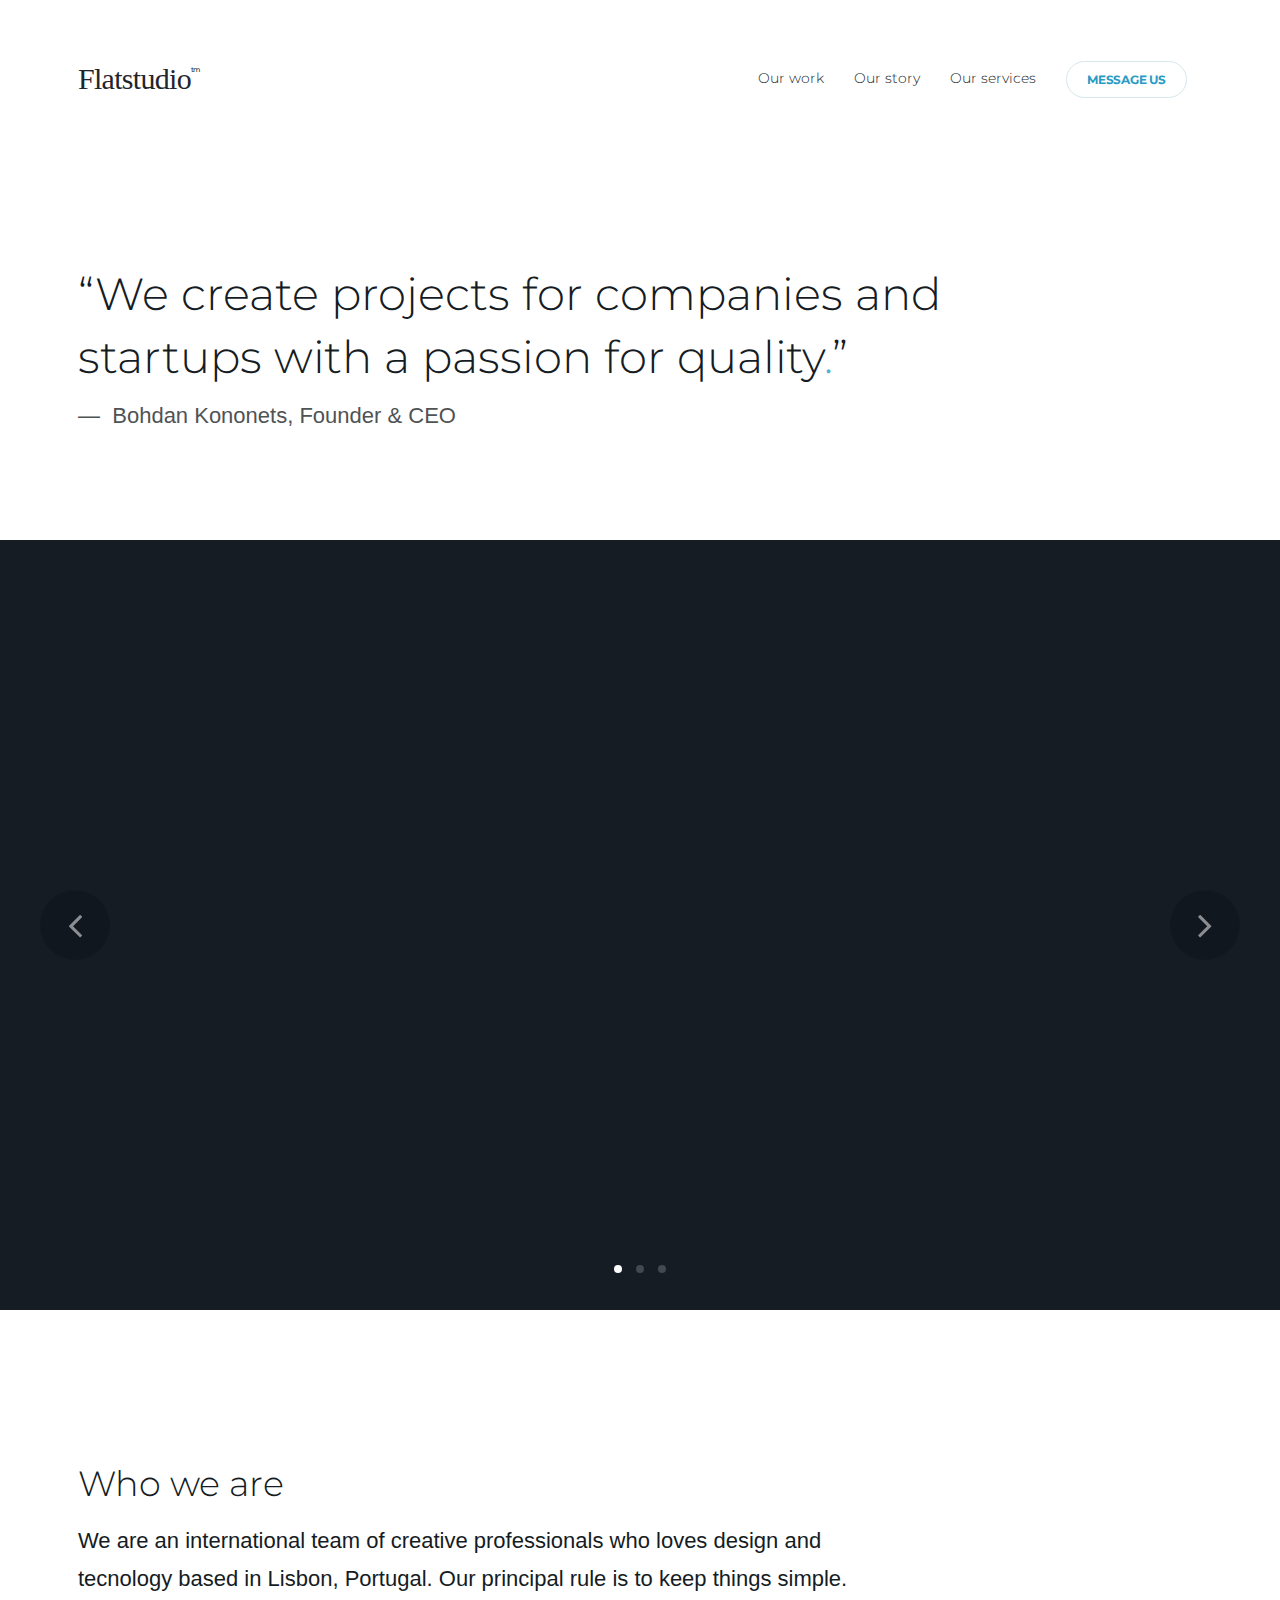
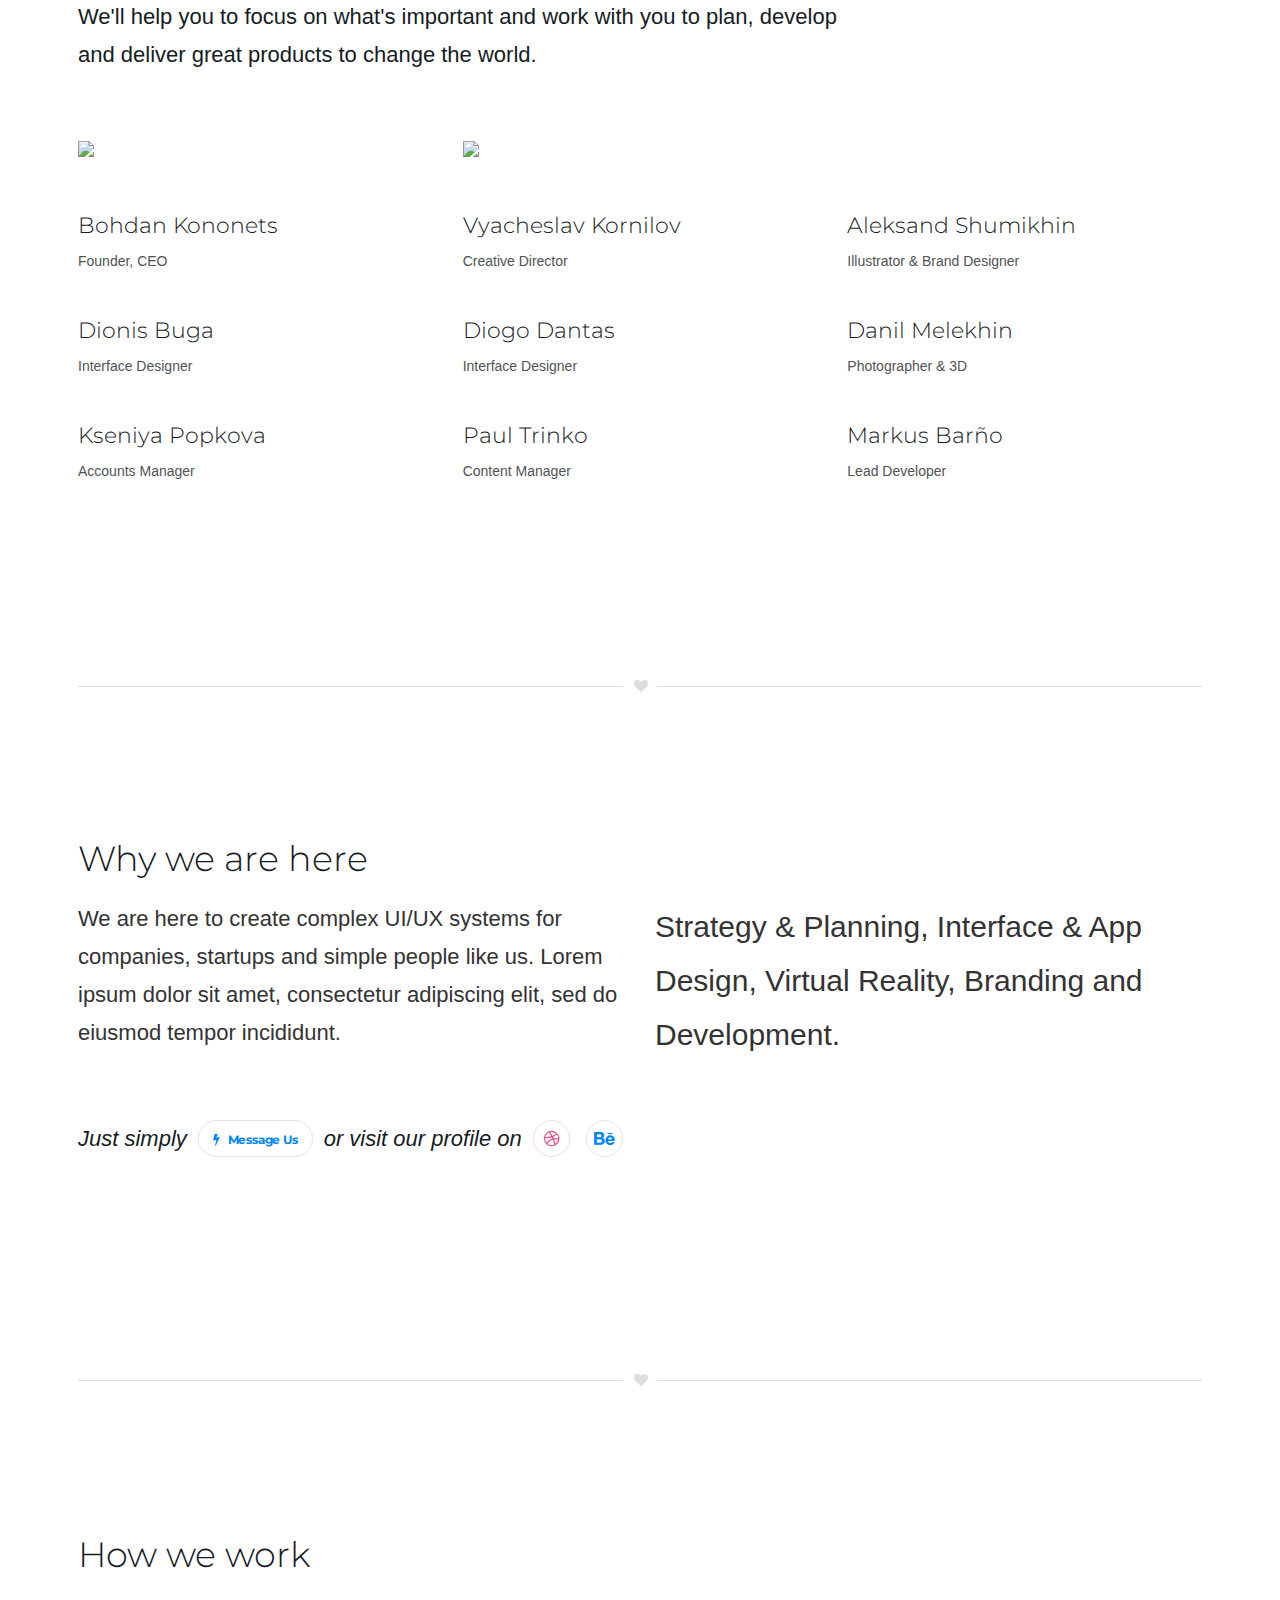
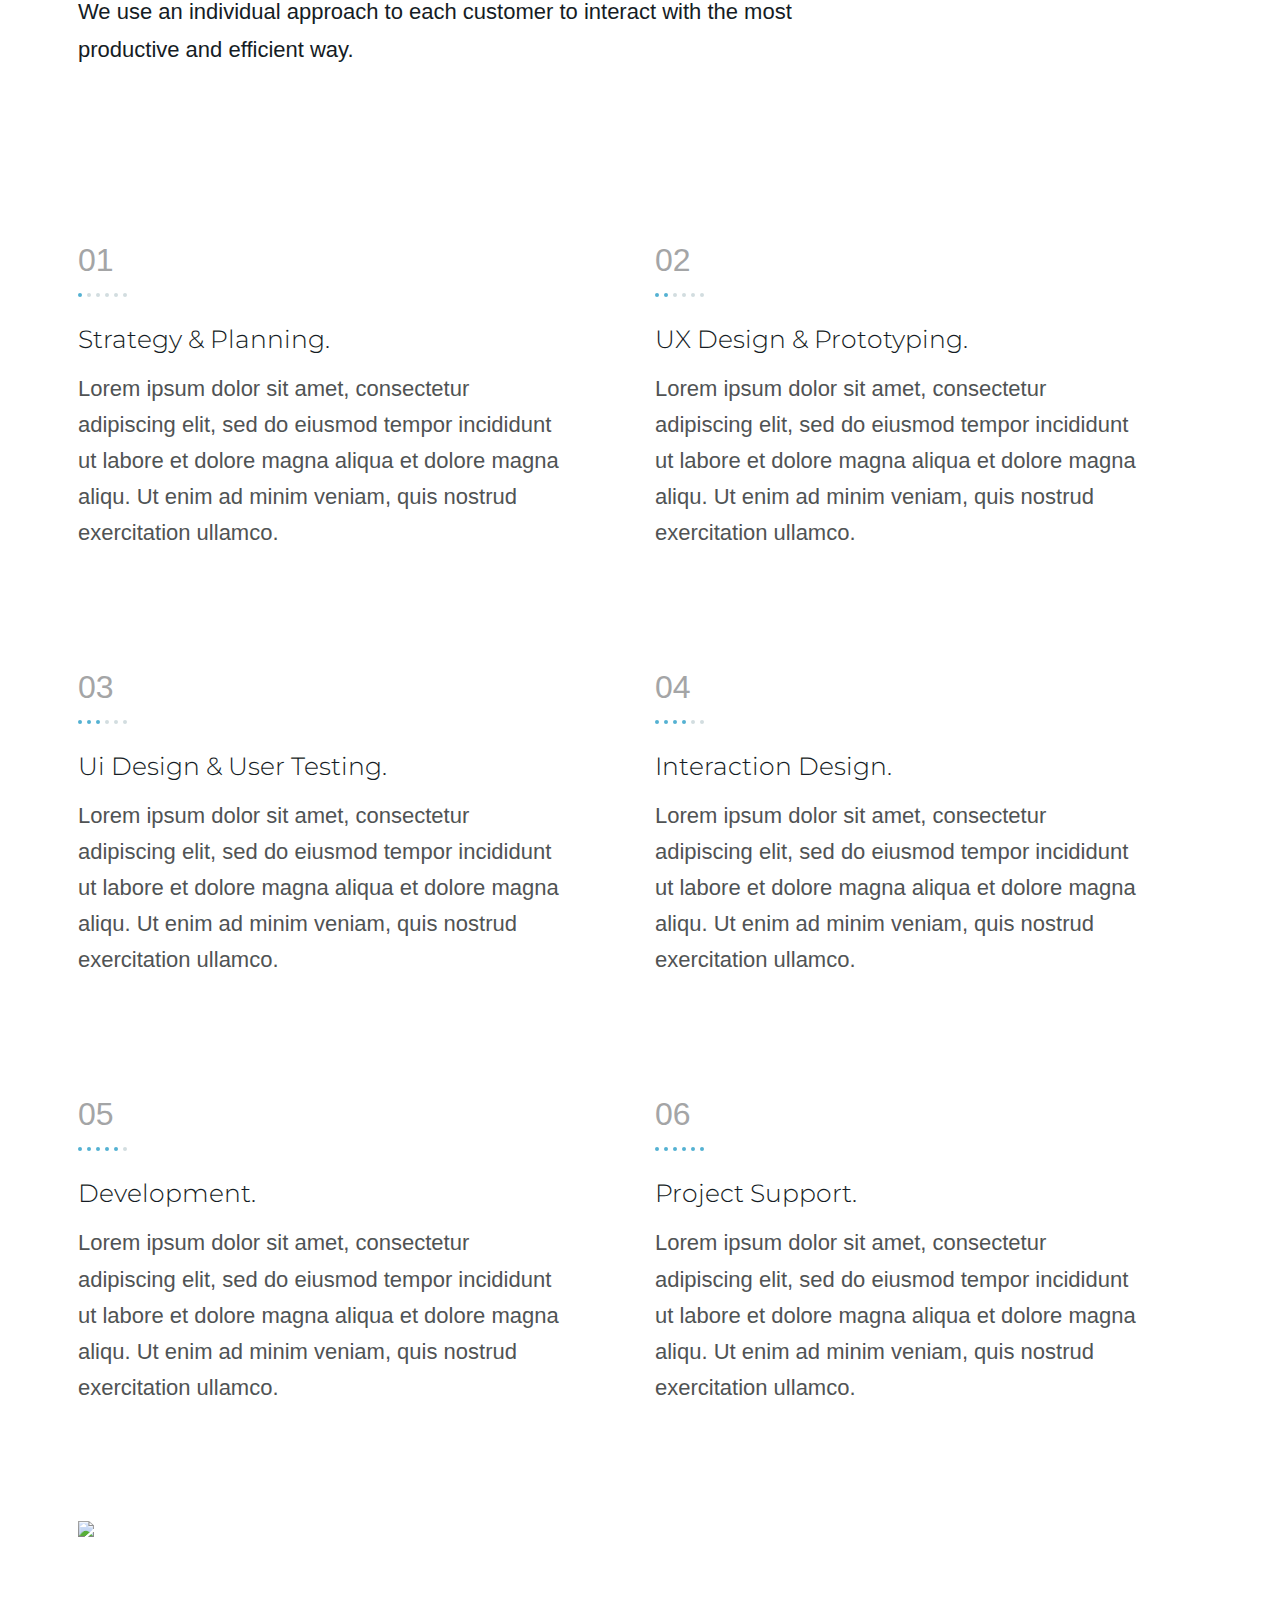
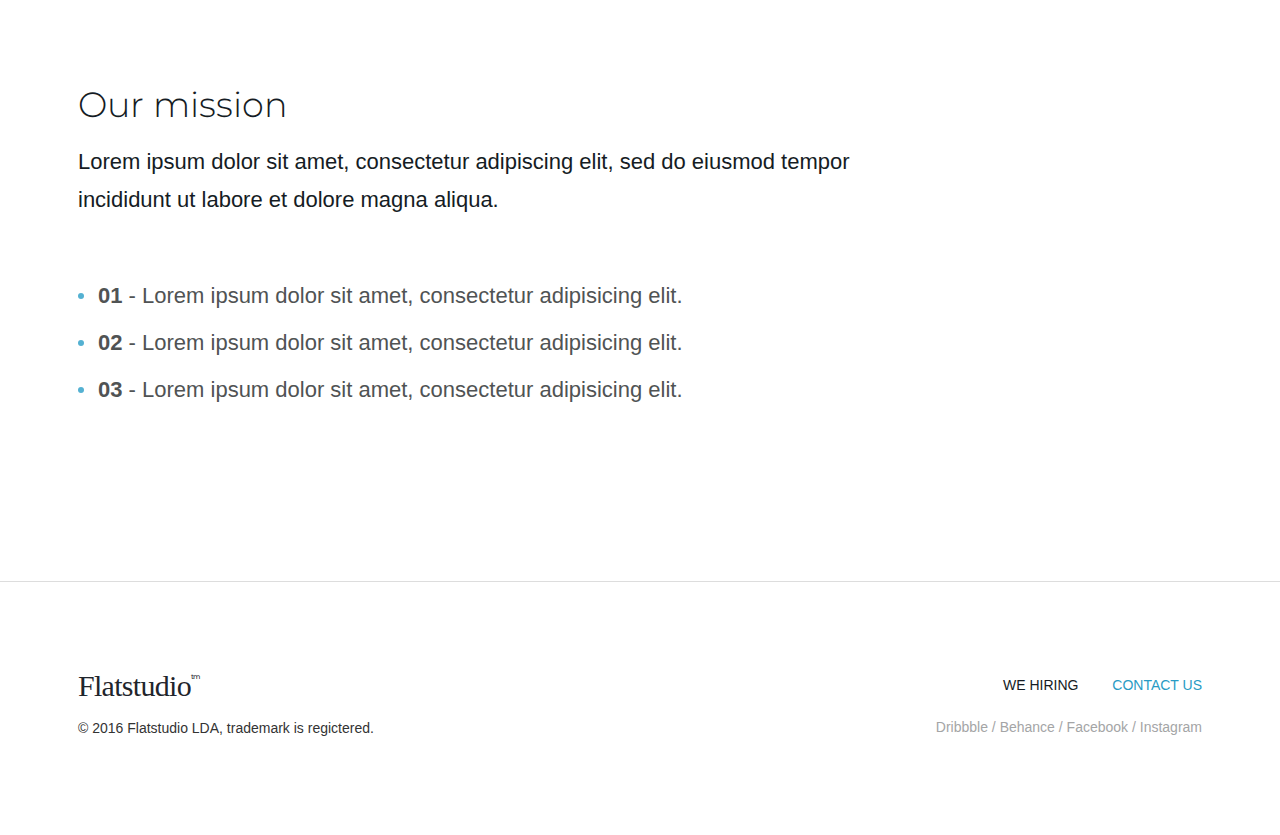
==== index.html @ a778ecf2 "Mobile style" ====
<!DOCTYPE html>
<html lang="en">
<head>
  <meta charset="UTF-8">
  <meta name="viewport" content="width=device-width, initial-scale=1.0">
  <meta http-equiv="X-UA-Compatible" content="ie=edge">
  <link href="https://fonts.googleapis.com/css?family=Montserrat:400,700" rel="stylesheet">
  <link href="https://fonts.googleapis.com/css?family=Open+Sans:300,400,600" rel="stylesheet">
  <link href="https://cdnjs.cloudflare.com/ajax/libs/font-awesome/4.7.0/css/font-awesome.min.css" rel="stylesheet">
  <link rel="stylesheet" href="https://maxcdn.bootstrapcdn.com/bootstrap/3.3.7/css/bootstrap.min.css">
  <link rel="stylesheet" href="./css/style.css" media="screen" title="no title">
  <title>Document</title>
</head>
<body>
  <div class="main-wrap">
    <section class="head">
      <div class="wrap">
        <header>
          <nav class="navbar navbar-default">
            <div class="container-fluid">
              <!-- Brand and toggle get grouped for better mobile display -->
              <div class="navbar-header">
                <button type="button" class="navbar-toggle collapsed" data-toggle="collapse" data-target="#bs-example-navbar-collapse-1" aria-expanded="false">
                  <span class="sr-only">Toggle navigation</span>
                  <span class="icon-bar"></span>
                  <span class="icon-bar"></span>
                  <span class="icon-bar"></span>
                </button>
                <a class="navbar-brand" href="#">Flatstudio<span class="tm">tm</span></a>
              </div>

              <!-- Collect the nav links, forms, and other content for toggling -->
              <div class="collapse navbar-collapse" id="bs-example-navbar-collapse-1">
                <ul class="nav navbar-nav navbar-right">
                  <li><a href="#">Our work</a></li>
                  <li><a href="#">Our story</a></li>
                  <li><a href="#">Our services</a></li>
                  <li><a class="btn btn-default btn-transp">Message us</a></li>
                </ul>
              </div><!-- /.navbar-collapse -->
            </div><!-- /.container-fluid -->
          </nav>
        </header>
        <blockquote class="head-txt">
          <h2 class="tst_bg">“We create projects for companies and startups with a passion for quality<span class="txt-dot">.</span>”</h2>
          <footer>
            <cite class="tst_bg">Bohdan Kononets, Founder & CEO</cite>
          </footer>
        </blockquote>
      </div>
    </section>
    <section class="carousel-wrap">
      <div id="carousel-example-generic" class="carousel slide" data-ride="carousel">
        <!-- Indicators -->
        <ol class="carousel-indicators">
          <li data-target="#carousel-example-generic" data-slide-to="0" class="active"></li>
          <li data-target="#carousel-example-generic" data-slide-to="1"></li>
          <li data-target="#carousel-example-generic" data-slide-to="2"></li>
        </ol>

        <!-- Wrapper for slides -->
        <div class="carousel-inner" role="listbox">
          <div class="item active">
            <img src="" alt="">
            <div class="carousel-caption"></div>
          </div>
          <div class="item">
            <img src="" alt="">
            <div class="carousel-caption"></div>
          </div>
          <div class="item">
            <img src="" alt="">
            <div class="carousel-caption"></div>
          </div>
        </div>

        <!-- Controls -->
        <a class="left carousel-control" href="#carousel-example-generic" role="button" data-slide="prev">
          <i class="fa fa-angle-left"></i>
        </a>
        <a class="right carousel-control" href="#carousel-example-generic" role="button" data-slide="next">
          <i class="fa fa-angle-right"></i>
        </a>
      </div>
    </section>
    <section class="who-we">
      <div class="wrap">
        <div class="dif-txt">
          <h3>Who we are</h3>
          <p>We are an international team of creative professionals who loves design and tecnology based in Lisbon, Portugal. Our principal rule is to keep things simple. We'll help you to focus on what's important and work with you to plan, develop and deliver great products to change the world.</p>
        </div>
        <div class="photo-wrap">
          <div class="row">
            <div class="col-md-4">
              <img src="http://placehold.it/355x400/000">
            </div>
            <div class="col-md-8">
              <img src="http://placehold.it/710x400/000">
            </div>
          </div>
        </div>
        <div class="name-wrap">
          <div class="icon-wrap"><i class="fa fa-heart"></i></div>
          <div class="row">
            <div class="col-md-4">
              <div class="name-block">
                <h6>Bohdan Kononets</h6>
                <p>Founder, CEO</p>
              </div>
              <div class="name-block">
                <h6>Dionis Buga</h6>
                <p>Interface Designer</p>
              </div>
              <div class="name-block">
                <h6>Kseniya Popkova</h6>
                <p>Accounts Manager</p>
              </div>
            </div>
            <div class="col-md-4">
              <div class="name-block">
                <h6>Vyacheslav Kornilov</h6>
                <p>Creative Director</p>
              </div>
              <div class="name-block">
                <h6>Diogo Dantas</h6>
                <p>Interface Designer</p>
              </div>
              <div class="name-block">
                <h6>Paul Trinko</h6>
                <p>Content Manager</p>
              </div>
            </div>
            <div class="col-md-4">
              <div class="name-block">
                <h6>Aleksand Shumikhin</h6>
                <p>Illustrator & Brand Designer</p>
              </div>
              <div class="name-block">
                <h6>Danil Melekhin</h6>
                <p>Photographer & 3D</p>
              </div>
              <div class="name-block">
                <h6>Markus Barño</h6>
                <p>Lead Developer</p>
              </div>
            </div>
          </div>
        </div>
        <div class="why-we">
          <div class="icon-wrap"><i class="fa fa-heart"></i></div>
          <h3>Why we are here</h3>
          <div class="row">
            <div class="col-md-6">
              <p>We are here to create complex UI/UX systems for companies, startups and simple people like us. Lorem ipsum dolor sit amet, consectetur adipiscing elit, sed do eiusmod tempor incididunt.</p>
            </div>
            <div class="col-md-6">
              <p class="strong">Strategy & Planning, Interface & App Design, Virtual Reality, Branding and Development.</p>
            </div>
          </div>
          <div class="row">
            <div class="col-md-12">
              <p class="style">
                Just simply
                <a href="mailto:" class="btn btn-default btn-transp flash"><i class="fa fa-flash"></i> Message Us</a>
                or visit our profile on
                <a href="#" class="btn btn-default btn-transp dribbble"><i class="fa fa-dribbble"></i></a>
                <a href="#" class="btn btn-default btn-transp behance"><i class="fa fa-behance"></i></a>
              </p>
            </div>
          </div>
        </div>
      </div>
    </section>
    <section class="how-we-work">
      <div class="wrap">
        <div class="dif-txt">
          <h3>How we work</h3>
          <p>We use an individual approach to each customer to interact with the most productive and efficient way.</p>
        </div>
        <div class="disc-block-wrap">
          <div class="row">
            <div class="col-md-6">
              <div class="disc-block">
                <div class="count">01
                  <ul class="stl-dot">
                    <li class="active"></li>
                    <li></li>
                    <li></li>
                    <li></li>
                    <li></li>
                    <li></li>
                  </ul>
                </div>
                <h4>Strategy & Planning.</h4>
                <p>Lorem ipsum dolor sit amet, consectetur adipiscing elit, sed do eiusmod tempor incididunt ut labore et dolore magna aliqua et dolore magna aliqu. Ut enim ad minim veniam, quis nostrud exercitation ullamco.</p>
              </div>
            </div>
            <div class="col-md-6">
              <div class="disc-block">
                <div class="count">02
                  <ul class="stl-dot">
                    <li class="active"></li>
                    <li class="active"></li>
                    <li></li>
                    <li></li>
                    <li></li>
                    <li></li>
                  </ul>
                </div>
                <h4>UX Design & Prototyping.</h4>
                <p>Lorem ipsum dolor sit amet, consectetur adipiscing elit, sed do eiusmod tempor incididunt ut labore et dolore magna aliqua et dolore magna aliqu. Ut enim ad minim veniam, quis nostrud exercitation ullamco.</p>
              </div>
            </div>
          </div>
          <div class="row">
            <div class="col-md-6">
              <div class="disc-block">
                <div class="count">03
                  <ul class="stl-dot">
                    <li class="active"></li>
                    <li class="active"></li>
                    <li class="active"></li>
                    <li></li>
                    <li></li>
                    <li></li>
                  </ul>
                </div>
                <h4>Ui Design & User Testing.</h4>
                <p>Lorem ipsum dolor sit amet, consectetur adipiscing elit, sed do eiusmod tempor incididunt ut labore et dolore magna aliqua et dolore magna aliqu. Ut enim ad minim veniam, quis nostrud exercitation ullamco.</p>
              </div>
            </div>
            <div class="col-md-6">
              <div class="disc-block">
                <div class="count">04
                  <ul class="stl-dot">
                    <li class="active"></li>
                    <li class="active"></li>
                    <li class="active"></li>
                    <li class="active"></li>
                    <li></li>
                    <li></li>
                  </ul>
                </div>
                <h4>Interaction Design.</h4>
                <p>Lorem ipsum dolor sit amet, consectetur adipiscing elit, sed do eiusmod tempor incididunt ut labore et dolore magna aliqua et dolore magna aliqu. Ut enim ad minim veniam, quis nostrud exercitation ullamco.</p>
              </div>
            </div>
          </div>
          <div class="row">
            <div class="col-md-6">
              <div class="disc-block">
                <div class="count">05
                  <ul class="stl-dot">
                    <li class="active"></li>
                    <li class="active"></li>
                    <li class="active"></li>
                    <li class="active"></li>
                    <li class="active"></li>
                    <li></li>
                  </ul>
                </div>
                <h4>Development.</h4>
                <p>Lorem ipsum dolor sit amet, consectetur adipiscing elit, sed do eiusmod tempor incididunt ut labore et dolore magna aliqua et dolore magna aliqu. Ut enim ad minim veniam, quis nostrud exercitation ullamco.</p>
              </div>
            </div>
            <div class="col-md-6">
              <div class="disc-block">
                <div class="count">06
                  <ul class="stl-dot">
                    <li class="active"></li>
                    <li class="active"></li>
                    <li class="active"></li>
                    <li class="active"></li>
                    <li class="active"></li>
                    <li class="active"></li>
                  </ul>
                </div>
                <h4>Project Support.</h4>
                <p>Lorem ipsum dolor sit amet, consectetur adipiscing elit, sed do eiusmod tempor incididunt ut labore et dolore magna aliqua et dolore magna aliqu. Ut enim ad minim veniam, quis nostrud exercitation ullamco.</p>
              </div>
            </div>
          </div>
        </div>
        <img src="http://placehold.it/1124x520/000">
      </div>
    </section>
    <section class="our_mission">
      <div class="wrap">
        <div class="dif-txt">
          <h3>Our mission</h3>
          <p>Lorem ipsum dolor sit amet, consectetur adipiscing elit, sed do eiusmod tempor incididunt ut labore et dolore magna aliqua.</p>
        </div>
        <ul class="mission-list">
          <li><b>01</b> - Lorem ipsum dolor sit amet, consectetur adipisicing elit.</li>
          <li><b>02</b> - Lorem ipsum dolor sit amet, consectetur adipisicing elit.</li>
          <li><b>03</b> - Lorem ipsum dolor sit amet, consectetur adipisicing elit.</li>
        </ul>
      </div>
    </section>

  </div>
  <footer class="footer">
    <div class="wrap">
      <div class="row">
        <div class="col-md-6">
          <a class="navbar-brand-foot" href="#">Flatstudio<span class="tm">tm</span></a>
          <p>&copy; 2016 Flatstudio LDA, trademark is regictered.</p>
        </div>
        <div class="col-md-6 text-right">
          <ul class="foot-nav">
            <li><a href="#">We hiring</a></li>
            <li class="current"><a href="#">Contact us</a></li>
          </ul>
          <ul class="foot-nav-soc">
            <li><a href="#">Dribbble /</a></li>
            <li><a href="#">Behance /</a></li>
            <li><a href="#">Facebook /</a></li>
            <li><a href="#">Instagram</a></li>
          </ul>
        </div>
      </div>
    </div>
  </footer>

  <script src="https://cdnjs.cloudflare.com/ajax/libs/jquery/2.2.4/jquery.js"></script>
  <script src="https://maxcdn.bootstrapcdn.com/bootstrap/3.3.7/js/bootstrap.min.js"></script>
  <script src="./js/main.js"></script>
</body>
</html>
---- css/style.css ----
*{vertical-align:baseline;font-family:inherit;font-style:inherit;font-size:100%;border:none;padding:0;margin:0;line-height:1}html,body{height:100%;width:100%}html{font-family:'OpenSans', sans-serif;font-size:14px;color:#151c24;font-weight:300}body{font-family:'OpenSans', sans-serif}article,aside,details,figcaption,figure,footer,header,hgroup,menu,nav,section{display:block}a img,:link img,:visited img{border:0}a{outline:none;-moz-outline:0;border:none;border-width:0px}a:active{outline:none;-moz-outline:0}a:focus{outline:none;-moz-outline:0}a{color:#1f252c;text-decoration:none}a:hover{text-decoration:underline}li{list-style-type:none}table{border-collapse:collapse;border-spacing:0}:focus{outline:0}input,select,textarea{font-family:tahoma;color:#1f252c;padding:5px}.clear{clear:both;font-size:0pt;line-height:0px;height:0px}@font-face{font-family:'Montserrat';src:url("../fonts/Montserrat-Light.eot?#iefix") format("embedded-opentype"),url("../fonts/Montserrat-Light.otf") format("opentype"),url("../fonts/Montserrat-Light.woff") format("woff"),url("../fonts/Montserrat-Light.ttf") format("truetype"),url("../fonts/Montserrat-Light.svg#Montserrat-Light") format("svg");font-weight:normal;font-style:normal}h1,h2,h3,h4,h5,h6{font-family:'Montserrat';color:#151c24;font-weight:300;margin:0 0 15px}.wrap{width:1124px;margin:0 auto}.wrap:after{position:relative;content:'';display:table}@media (max-width: 1124px){.wrap{width:100%;padding:0 15px}}.tst_bg{background-color:white}.btn{border-radius:40px;border:solid 1px #d7e7ec;font-weight:400 !important;box-shadow:0 0 0 transparent;font-style:normal}.btn.btn-transp{font-family:'Montserrat';font-size:12px !important;color:#299bc4;padding:10px 20px !important;line-height:40px !important;font-weight:700 !important;display:inline !important;letter-spacing:-0.2px;vertical-align:bottom;background-color:transparent}.head{padding:60px 0 92px}@media (max-width: 768px){.head{padding:30px 0 40px}}.head nav.navbar{height:37px;line-height:37px;background-color:transparent;box-shadow:0 0 0 transparent;margin-bottom:152px;border:0}@media (max-width: 768px){.head nav.navbar{margin-bottom:50px}}.head nav.navbar .navbar-brand{font-family:'HelveticaNeue';font-size:30px;font-weight:500;letter-spacing:-0.7px;text-align:left;padding:0;color:#1f252c;line-height:37px;text-decoration:none}.head nav.navbar .navbar-brand .tm{font-family:'Montserrat';font-size:7px;text-align:left;color:#1f252c;position:relative;top:-17px;left:0}@media (max-width: 768px){.head nav.navbar .navbar-toggle{margin-right:0}}@media (max-width: 768px){.head nav.navbar .navbar-collapse{border-bottom:1px solid  #e7e7e7;background:#fff}}.head nav.navbar ul li{margin:0 15px}@media (max-width: 768px){.head nav.navbar ul li{text-align:center}}.head nav.navbar ul li a{font-family:'Montserrat';font-size:14px;font-weight:300;color:#151c24;line-height:37px;text-decoration:none;padding:0}@media (min-width: 769px){.head nav.navbar ul li:last-child{margin-right:0}}.head nav.navbar ul li .btn-transp{text-transform:uppercase;color:#299bc4}.head blockquote.head-txt{color:#151c24;padding:0;border:0}@media (min-width: 769px){.head blockquote.head-txt{width:85%;text-align:left}}.head blockquote.head-txt h2{font-size:45px;font-family:'Montserrat';font-style:normal;font-stretch:normal;line-height:1.4}@media (max-width: 768px){.head blockquote.head-txt h2{font-size:25px}}.head blockquote.head-txt .txt-dot{color:#54b1d2}.head blockquote.head-txt footer{font-size:22px;font-weight:300;font-style:normal;font-stretch:normal;line-height:1.14;color:#505354}.carousel-wrap{height:770px;width:100%}@media (max-width: 768px){.carousel-wrap{height:350px}}.carousel-wrap .carousel{width:100%;height:100%}.carousel-wrap .carousel a{display:block;width:70px;height:70px;border-radius:50%;position:absolute;top:50%;margin-top:-35px;text-align:center;z-index:500;background:rgba(1,1,1,0.3)}.carousel-wrap .carousel a i.fa{font-size:40px;color:white;line-height:70px}.carousel-wrap .carousel a.right{right:40px}.carousel-wrap .carousel a.left{left:40px}.carousel-wrap .carousel .carousel-indicators li{width:8px;height:8px;background:rgba(255,255,255,0.2);margin:5px;border:0}.carousel-wrap .carousel .carousel-indicators li.active{width:8px;height:8px;margin:5px;background:#fff}.carousel-wrap .carousel .carousel-inner{width:100%;height:100%}.carousel-wrap .carousel .carousel-inner .item{width:100%;height:100%;background-color:#151c24}@media (max-width: 768px){.carousel-wrap .carousel .carousel-control{display:none}}.dif-txt{padding-bottom:30px}@media (min-width: 769px){.dif-txt{width:70%;padding-bottom:56px}}.dif-txt h3{font-size:35px;line-height:46px}.dif-txt p{font-size:22px;font-weight:300;line-height:1.73;color:#151c24}.who-we{padding:151px 0}@media (max-width: 768px){.who-we{padding:50px 0}}.who-we .photo-wrap img{max-width:100%}@media (max-width: 768px){.who-we .photo-wrap img{min-width:100%;margin-bottom:20px}}.who-we .name-wrap{padding:54px 0 160px;margin-bottom:149px;position:relative;border-bottom:1px solid #ddd}@media (max-width: 768px){.who-we .name-wrap{padding:40px 0 20px;margin-bottom:60px}}.who-we .name-wrap .icon-wrap{width:34px;height:14px;background:#fff;position:absolute;bottom:-7px;left:50%;margin-left:-17px;padding-left:1px;text-align:center}.who-we .name-wrap .icon-wrap .fa.fa-heart{color:#ddd}.who-we .name-wrap .name-block{min-height:105px}.who-we .name-wrap .name-block h6{font-size:22px;line-height:29px;margin-bottom:10px}.who-we .name-wrap .name-block p{color:#505354;font-size:14px;line-height:1.71}.who-we .why-we{padding-bottom:213px;position:relative;border-bottom:1px solid #ddd}@media (max-width: 768px){.who-we .why-we{padding:0 0 50px}}.who-we .why-we .icon-wrap{width:34px;height:14px;background:#fff;position:absolute;bottom:-7px;left:50%;margin-left:-17px;padding-left:1px;text-align:center}.who-we .why-we .icon-wrap .fa.fa-heart{color:#ddd}.who-we .why-we h3{font-size:35px;line-height:46px;margin-bottom:18px}.who-we .why-we p{display:inline-block;font-size:22px;line-height:1.73}.who-we .why-we p.strong{font-size:30px;line-height:1.8}.who-we .why-we p.style{font-style:italic;font-size:22px;color:#151c24;line-height:37px;padding-top:48px}.who-we .why-we p.style a i.fa{font-size:18px}.who-we .why-we p.style a.btn.btn-transp{display:inline-block !important;margin:0 5px}.who-we .why-we p.style a.flash{color:#0084fe;padding:0 14px !important;height:37px;line-height:37px !important}.who-we .why-we p.style a.flash i.fa{font-size:13px;line-height:37px;margin-right:5px}.who-we .why-we p.style a.dribbble{color:#ea4c89;width:37px;height:37px;padding:0 !important}.who-we .why-we p.style a.dribbble i.fa{line-height:37px}.who-we .why-we p.style a.behance{padding:0 !important;display:inline-block !important;width:37px;height:37px;color:#0084fe}.who-we .why-we p.style a.behance i.fa{line-height:37px}.how-we-work{padding-bottom:145px}@media (max-width: 768px){.how-we-work{padding-bottom:45px}}.how-we-work img{max-width:100%}.how-we-work .disc-block-wrap{padding:104px 0 0}@media (max-width: 768px){.how-we-work .disc-block-wrap{padding:50px 0 0}}.how-we-work .disc-block-wrap .disc-block{padding-bottom:105px}@media (max-width: 768px){.how-we-work .disc-block-wrap .disc-block{padding-bottom:50px}}.how-we-work .disc-block-wrap .disc-block .count{font-size:32px;color:#a4a5a6;line-height:42px}.how-we-work .disc-block-wrap .disc-block .count ul.stl-dot{margin:0;padding:12px 0 25px;overflow:hidden;line-height:4px}.how-we-work .disc-block-wrap .disc-block .count ul.stl-dot li{background-color:#d2dde0;display:block;float:left;width:4px;height:4px;border-radius:50%;margin-right:5px}.how-we-work .disc-block-wrap .disc-block .count ul.stl-dot li.active{background-color:#54b1d2}.how-we-work .disc-block-wrap .disc-block h4{font-size:25px;line-height:34px;color:#151c24}.how-we-work .disc-block-wrap .disc-block p{font-size:22px;line-height:1.64;color:#505354;width:90%}.our_mission{padding-bottom:155px}@media (max-width: 768px){.our_mission{padding-bottom:50px}}.our_mission ul.mission-list{margin:0;padding:0}.our_mission ul.mission-list li{position:relative;margin-bottom:25px;padding-left:20px;color:#505354;font-size:22px}.our_mission ul.mission-list li:before{position:absolute;content:'';display:block;width:6px;height:6px;border-radius:50%;background-color:#54b1d2;top:50%;margin-top:-3px;left:0}footer.footer{border-top:1px solid #ddd;padding:85px 0}@media (max-width: 768px){footer.footer{padding:40px 0}}footer.footer a.navbar-brand-foot{font-family:'HelveticaNeue';font-size:30px;font-weight:500;letter-spacing:-0.7px;text-align:left;padding:0;color:#1f252c;line-height:37px;text-decoration:none;display:block;margin-bottom:15px}footer.footer a.navbar-brand-foot .tm{font-family:'Montserrat';font-size:7px;text-align:left;color:#1f252c;position:relative;top:-17px;left:0}footer.footer p{font-size:14px;display:block;line-height:19px;margin:0}@media (max-width: 768px){footer.footer ul.foot-nav{padding-top:30px;text-align:center}}footer.footer ul.foot-nav li{margin:0 15px;display:inline-block}footer.footer ul.foot-nav li a{font-size:14px;text-transform:uppercase;color:#151c24;line-height:37px;font-weight:400;text-decoration:none}footer.footer ul.foot-nav li.current a{color:#299bc4}@media (min-width: 769px){footer.footer ul.foot-nav li:last-child{margin-right:0}}footer.footer ul.foot-nav-soc li{display:inline-block;margin-bottom:0}footer.footer ul.foot-nav-soc li a{text-decoration:none;color:#a4a5a6;font-size:14px;line-height:1.86}
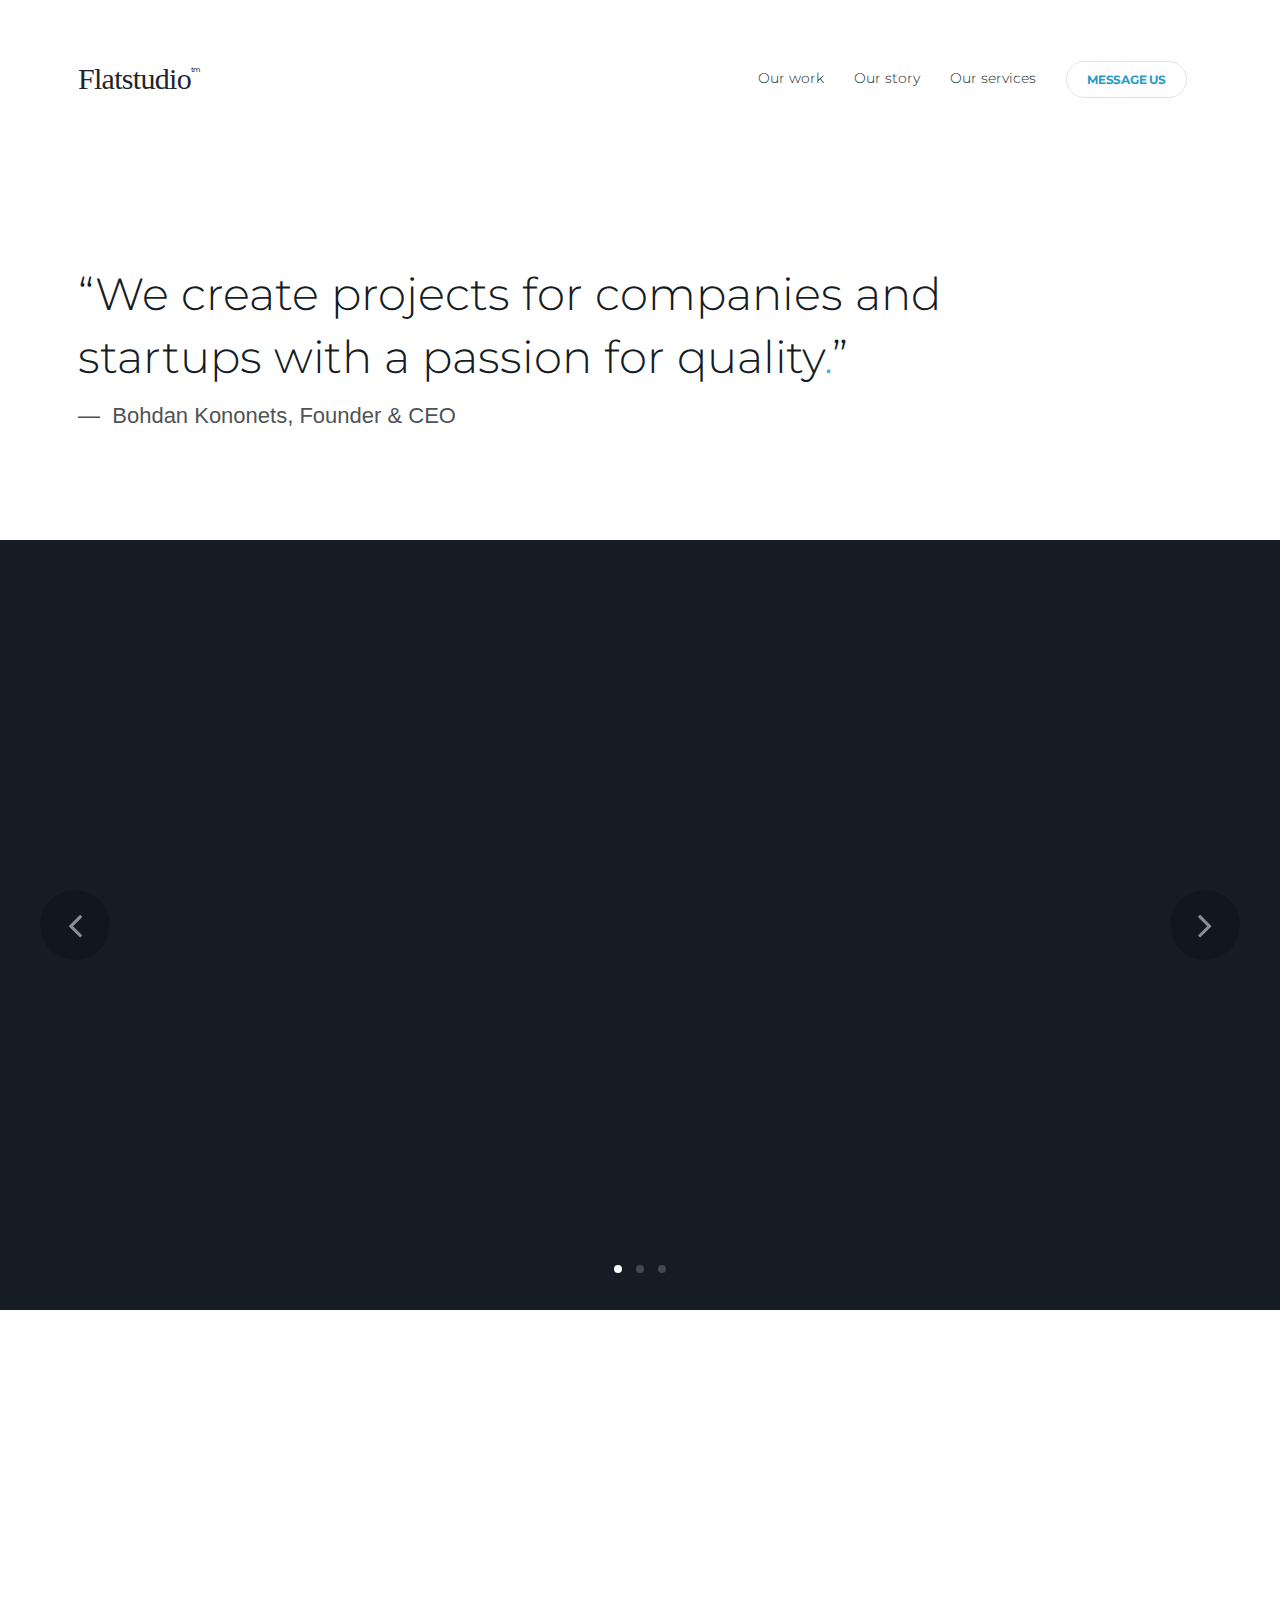
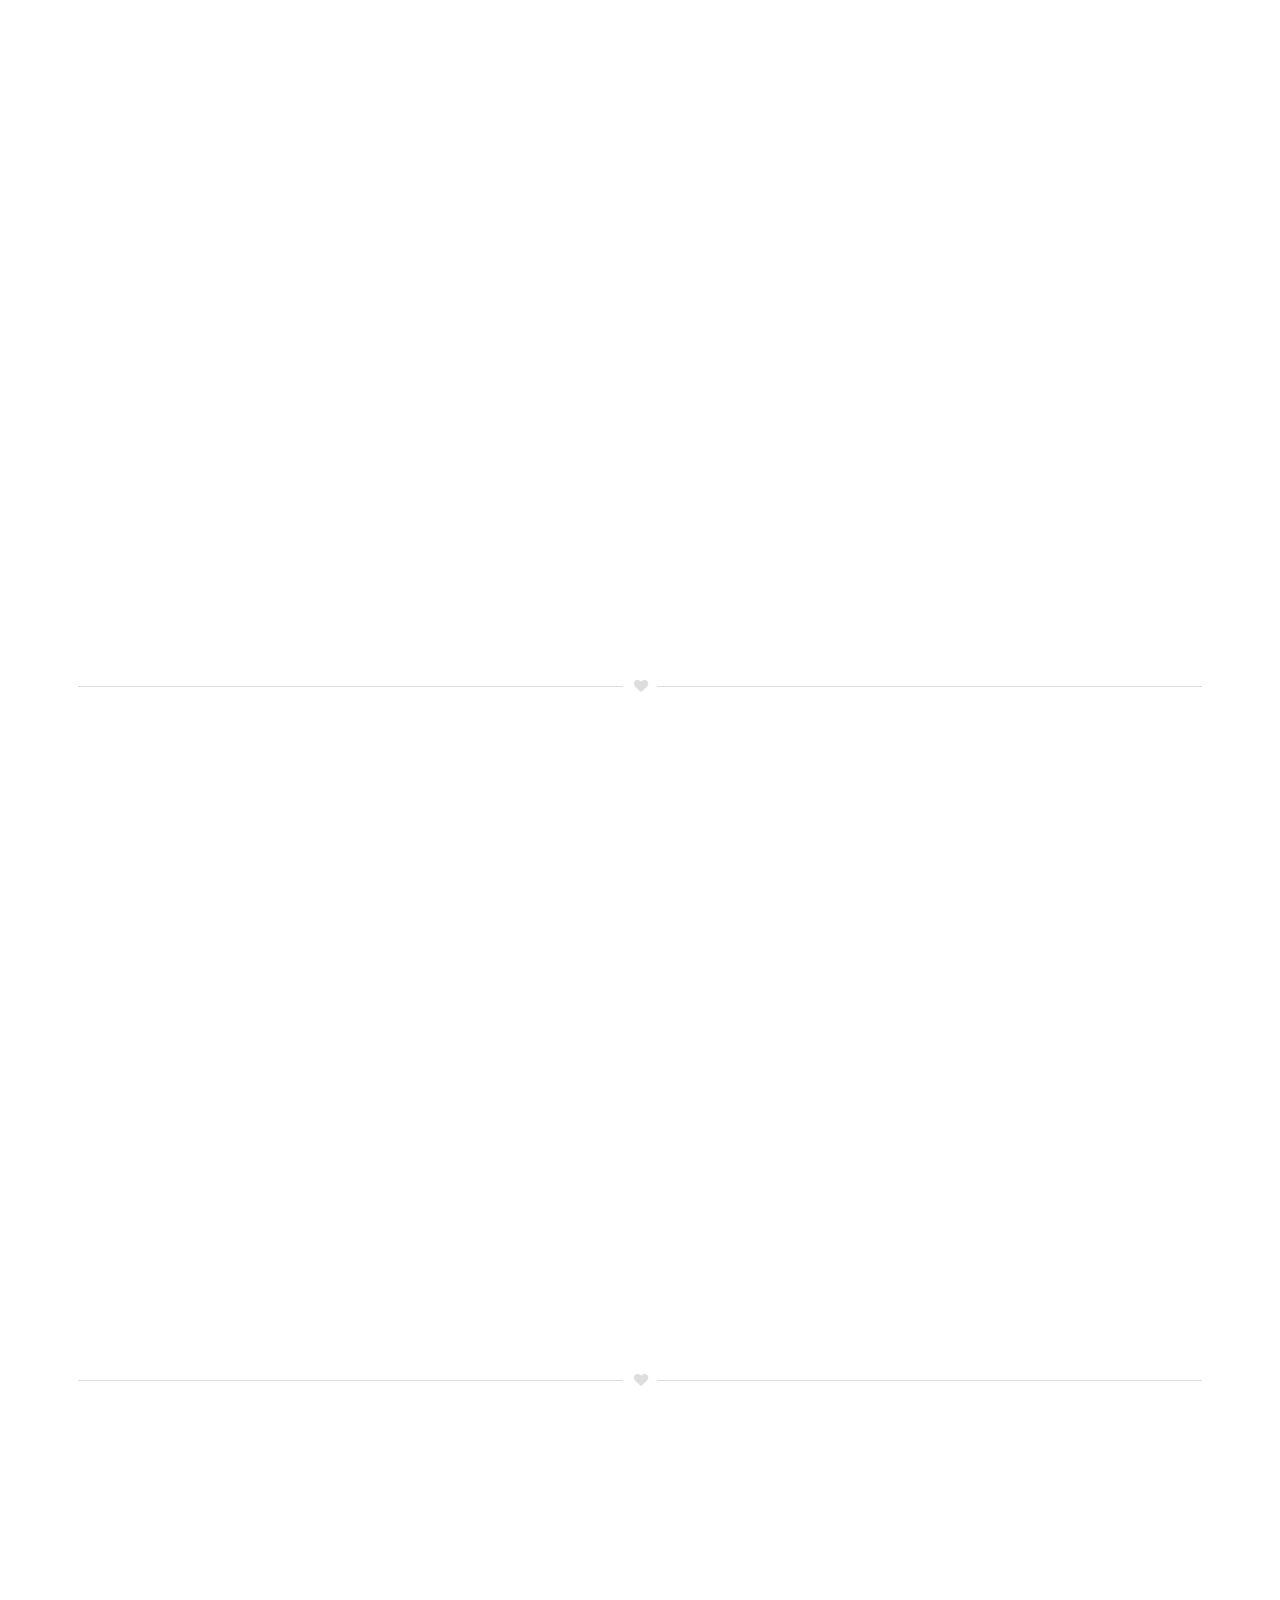
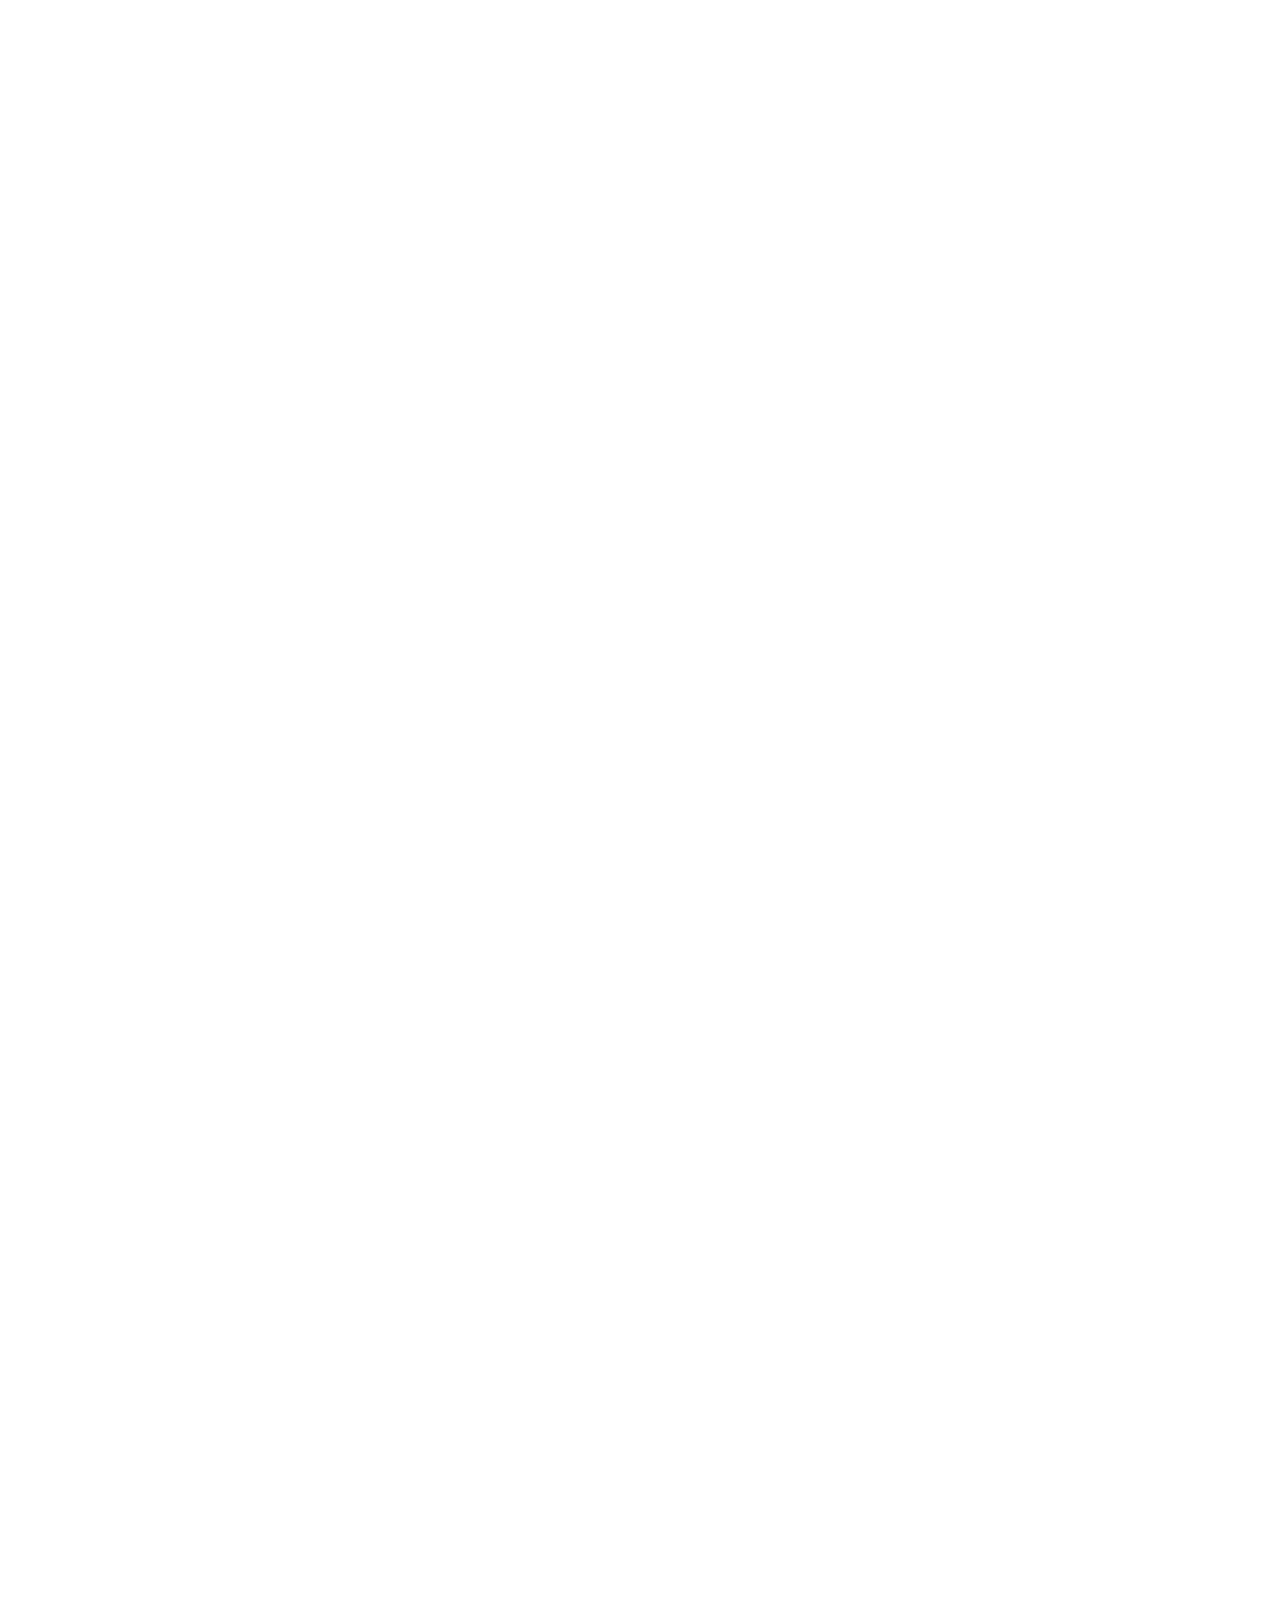
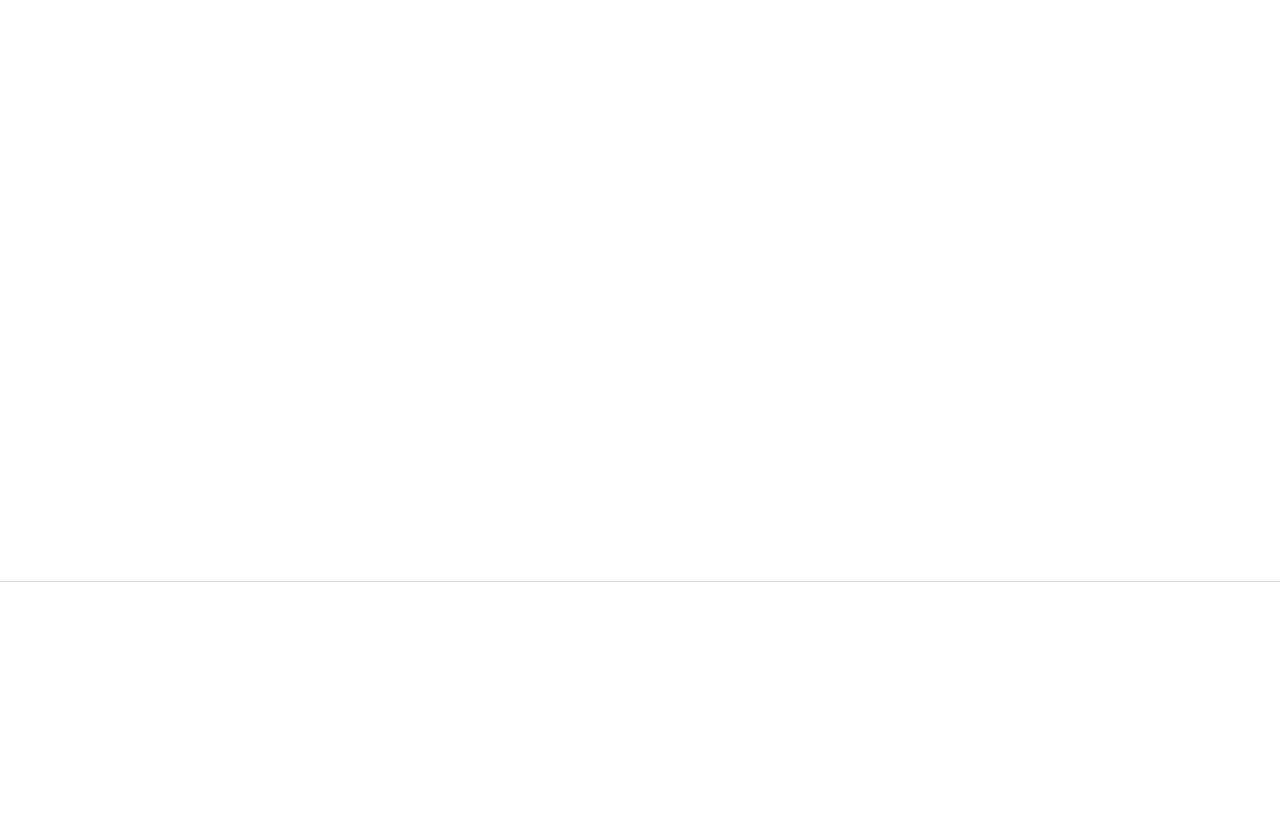
==== commit 52816e63: "Animation changes" ====
--- a/index.html
+++ b/index.html
@@ -7,6 +7,7 @@
   <link href="https://fonts.googleapis.com/css?family=Montserrat:400,700" rel="stylesheet">
   <link href="https://fonts.googleapis.com/css?family=Open+Sans:300,400,600" rel="stylesheet">
   <link href="https://cdnjs.cloudflare.com/ajax/libs/font-awesome/4.7.0/css/font-awesome.min.css" rel="stylesheet">
+  <link href="https://cdn.jsdelivr.net/animatecss/3.5.2/animate.min.css" rel="stylesheet">
   <link rel="stylesheet" href="https://maxcdn.bootstrapcdn.com/bootstrap/3.3.7/css/bootstrap.min.css">
   <link rel="stylesheet" href="./css/style.css" media="screen" title="no title">
   <title>Document</title>
@@ -16,12 +17,11 @@
     <section class="head">
       <div class="wrap">
         <header>
-          <nav class="navbar navbar-default">
+          <nav class="navbar navbar-default wow bounceIn" data-wow-delay=".5s">
             <div class="container-fluid">
               <!-- Brand and toggle get grouped for better mobile display -->
               <div class="navbar-header">
                 <button type="button" class="navbar-toggle collapsed" data-toggle="collapse" data-target="#bs-example-navbar-collapse-1" aria-expanded="false">
-                  <span class="sr-only">Toggle navigation</span>
                   <span class="icon-bar"></span>
                   <span class="icon-bar"></span>
                   <span class="icon-bar"></span>
@@ -41,7 +41,7 @@
             </div><!-- /.container-fluid -->
           </nav>
         </header>
-        <blockquote class="head-txt">
+        <blockquote class="head-txt wow flipInX" data-wow-delay="1s">
           <h2 class="tst_bg">“We create projects for companies and startups with a passion for quality<span class="txt-dot">.</span>”</h2>
           <footer>
             <cite class="tst_bg">Bohdan Kononets, Founder & CEO</cite>
@@ -49,7 +49,7 @@
         </blockquote>
       </div>
     </section>
-    <section class="carousel-wrap">
+    <section class="carousel-wrap wow fadeIn" data-wow-delay="1.2s">
       <div id="carousel-example-generic" class="carousel slide" data-ride="carousel">
         <!-- Indicators -->
         <ol class="carousel-indicators">
@@ -85,17 +85,17 @@
     </section>
     <section class="who-we">
       <div class="wrap">
-        <div class="dif-txt">
+        <div class="dif-txt wow flipInX" data-wow-delay="1s">
           <h3>Who we are</h3>
           <p>We are an international team of creative professionals who loves design and tecnology based in Lisbon, Portugal. Our principal rule is to keep things simple. We'll help you to focus on what's important and work with you to plan, develop and deliver great products to change the world.</p>
         </div>
         <div class="photo-wrap">
           <div class="row">
             <div class="col-md-4">
-              <img src="http://placehold.it/355x400/000">
+              <img class="wow bounceInLeft" src="http://placehold.it/355x400/000">
             </div>
             <div class="col-md-8">
-              <img src="http://placehold.it/710x400/000">
+              <img class="wow bounceInRight" src="http://placehold.it/710x400/000">
             </div>
           </div>
         </div>
@@ -103,43 +103,43 @@
           <div class="icon-wrap"><i class="fa fa-heart"></i></div>
           <div class="row">
             <div class="col-md-4">
-              <div class="name-block">
+              <div class="name-block wow fadeInLeft" data-wow-delay="1.5s">
                 <h6>Bohdan Kononets</h6>
                 <p>Founder, CEO</p>
               </div>
-              <div class="name-block">
+              <div class="name-block wow fadeInLeftBig" data-wow-delay="1.4s">
                 <h6>Dionis Buga</h6>
                 <p>Interface Designer</p>
               </div>
-              <div class="name-block">
+              <div class="name-block wow fadeInLeft" data-wow-delay="1.55s">
                 <h6>Kseniya Popkova</h6>
                 <p>Accounts Manager</p>
               </div>
             </div>
             <div class="col-md-4">
-              <div class="name-block">
+              <div class="name-block wow zoomInUp" data-wow-delay="1.2s">
                 <h6>Vyacheslav Kornilov</h6>
                 <p>Creative Director</p>
               </div>
-              <div class="name-block">
+              <div class="name-block wow rotateIn" data-wow-delay="1s">
                 <h6>Diogo Dantas</h6>
                 <p>Interface Designer</p>
               </div>
-              <div class="name-block">
+              <div class="name-block wow zoomInDown" data-wow-delay="1.3s">
                 <h6>Paul Trinko</h6>
                 <p>Content Manager</p>
               </div>
             </div>
             <div class="col-md-4">
-              <div class="name-block">
+              <div class="name-block wow lightSpeedIn" data-wow-delay="1.5s">
                 <h6>Aleksand Shumikhin</h6>
                 <p>Illustrator & Brand Designer</p>
               </div>
-              <div class="name-block">
+              <div class="name-block wow fadeInRightBig" data-wow-delay="1.4s">
                 <h6>Danil Melekhin</h6>
                 <p>Photographer & 3D</p>
               </div>
-              <div class="name-block">
+              <div class="name-block wow lightSpeedIn" data-wow-delay="1.55s">
                 <h6>Markus Barño</h6>
                 <p>Lead Developer</p>
               </div>
@@ -148,18 +148,18 @@
         </div>
         <div class="why-we">
           <div class="icon-wrap"><i class="fa fa-heart"></i></div>
-          <h3>Why we are here</h3>
-          <div class="row">
-            <div class="col-md-6">
+          <h3 class="wow rotateInDownLeft" data-wow-delay="1.2s">Why we are here</h3>
+          <div class="row">
+            <div class="col-md-6 wow rotateInUpLeft" data-wow-delay="1s">
               <p>We are here to create complex UI/UX systems for companies, startups and simple people like us. Lorem ipsum dolor sit amet, consectetur adipiscing elit, sed do eiusmod tempor incididunt.</p>
             </div>
-            <div class="col-md-6">
+            <div class="col-md-6 wow rotateInDownRight" data-wow-delay="1s">
               <p class="strong">Strategy & Planning, Interface & App Design, Virtual Reality, Branding and Development.</p>
             </div>
           </div>
           <div class="row">
             <div class="col-md-12">
-              <p class="style">
+              <p class="style wow fadeInRightBig" data-wow-delay="1.3s">
                 Just simply
                 <a href="mailto:" class="btn btn-default btn-transp flash"><i class="fa fa-flash"></i> Message Us</a>
                 or visit our profile on
@@ -173,14 +173,14 @@
     </section>
     <section class="how-we-work">
       <div class="wrap">
-        <div class="dif-txt">
+        <div class="dif-txt wow flipInX" data-wow-delay="1s">
           <h3>How we work</h3>
           <p>We use an individual approach to each customer to interact with the most productive and efficient way.</p>
         </div>
         <div class="disc-block-wrap">
           <div class="row">
             <div class="col-md-6">
-              <div class="disc-block">
+              <div class="disc-block wow flipInY" data-wow-delay="0.5s">
                 <div class="count">01
                   <ul class="stl-dot">
                     <li class="active"></li>
@@ -196,7 +196,7 @@
               </div>
             </div>
             <div class="col-md-6">
-              <div class="disc-block">
+              <div class="disc-block wow flipInY" data-wow-delay="0.8s">
                 <div class="count">02
                   <ul class="stl-dot">
                     <li class="active"></li>
@@ -214,7 +214,7 @@
           </div>
           <div class="row">
             <div class="col-md-6">
-              <div class="disc-block">
+              <div class="disc-block wow flipInY" data-wow-delay="0.5s">
                 <div class="count">03
                   <ul class="stl-dot">
                     <li class="active"></li>
@@ -230,7 +230,7 @@
               </div>
             </div>
             <div class="col-md-6">
-              <div class="disc-block">
+              <div class="disc-block wow flipInY" data-wow-delay="0.7s">
                 <div class="count">04
                   <ul class="stl-dot">
                     <li class="active"></li>
@@ -248,7 +248,7 @@
           </div>
           <div class="row">
             <div class="col-md-6">
-              <div class="disc-block">
+              <div class="disc-block wow flipInY" data-wow-delay="0.5s">
                 <div class="count">05
                   <ul class="stl-dot">
                     <li class="active"></li>
@@ -264,7 +264,7 @@
               </div>
             </div>
             <div class="col-md-6">
-              <div class="disc-block">
+              <div class="disc-block wow flipInY" data-wow-delay="0.8s">
                 <div class="count">06
                   <ul class="stl-dot">
                     <li class="active"></li>
@@ -281,19 +281,19 @@
             </div>
           </div>
         </div>
-        <img src="http://placehold.it/1124x520/000">
+        <img class="wow bounceIn" data-wow-delay="1.2s" data-wow-duration="2s" src="http://placehold.it/1124x520/000">
       </div>
     </section>
     <section class="our_mission">
       <div class="wrap">
-        <div class="dif-txt">
+        <div class="dif-txt wow flipInX" data-wow-delay="1s">
           <h3>Our mission</h3>
           <p>Lorem ipsum dolor sit amet, consectetur adipiscing elit, sed do eiusmod tempor incididunt ut labore et dolore magna aliqua.</p>
         </div>
         <ul class="mission-list">
-          <li><b>01</b> - Lorem ipsum dolor sit amet, consectetur adipisicing elit.</li>
-          <li><b>02</b> - Lorem ipsum dolor sit amet, consectetur adipisicing elit.</li>
-          <li><b>03</b> - Lorem ipsum dolor sit amet, consectetur adipisicing elit.</li>
+          <li class="wow slideInLeft" data-wow-delay="1.3s"><b>01</b> - Lorem ipsum dolor sit amet, consectetur adipisicing elit.</li>
+          <li class="wow flipInX" data-wow-delay="1.7s"><b>02</b> - Lorem ipsum dolor sit amet, consectetur adipisicing elit.</li>
+          <li class="wow slideInLeft" data-wow-delay="1.5s"><b>03</b> - Lorem ipsum dolor sit amet, consectetur adipisicing elit.</li>
         </ul>
       </div>
     </section>
@@ -302,11 +302,11 @@
   <footer class="footer">
     <div class="wrap">
       <div class="row">
-        <div class="col-md-6">
+        <div class="col-md-6 wow fadeInUp" data-wow-delay="1.1s">
           <a class="navbar-brand-foot" href="#">Flatstudio<span class="tm">tm</span></a>
           <p>&copy; 2016 Flatstudio LDA, trademark is regictered.</p>
         </div>
-        <div class="col-md-6 text-right">
+        <div class="col-md-6 text-right wow fadeInUp" data-wow-delay="1.3s">
           <ul class="foot-nav">
             <li><a href="#">We hiring</a></li>
             <li class="current"><a href="#">Contact us</a></li>
@@ -324,6 +324,7 @@
 
   <script src="https://cdnjs.cloudflare.com/ajax/libs/jquery/2.2.4/jquery.js"></script>
   <script src="https://maxcdn.bootstrapcdn.com/bootstrap/3.3.7/js/bootstrap.min.js"></script>
+  <script src="./js/wow.js"></script>
   <script src="./js/main.js"></script>
 </body>
 </html>
--- a/css/style.css
+++ b/css/style.css
@@ -1 +1 @@
-*{vertical-align:baseline;font-family:inherit;font-style:inherit;font-size:100%;border:none;padding:0;margin:0;line-height:1}html,body{height:100%;width:100%}html{font-family:'OpenSans', sans-serif;font-size:14px;color:#151c24;font-weight:300}body{font-family:'OpenSans', sans-serif}article,aside,details,figcaption,figure,footer,header,hgroup,menu,nav,section{display:block}a img,:link img,:visited img{border:0}a{outline:none;-moz-outline:0;border:none;border-width:0px}a:active{outline:none;-moz-outline:0}a:focus{outline:none;-moz-outline:0}a{color:#1f252c;text-decoration:none}a:hover{text-decoration:underline}li{list-style-type:none}table{border-collapse:collapse;border-spacing:0}:focus{outline:0}input,select,textarea{font-family:tahoma;color:#1f252c;padding:5px}.clear{clear:both;font-size:0pt;line-height:0px;height:0px}@font-face{font-family:'Montserrat';src:url("../fonts/Montserrat-Light.eot?#iefix") format("embedded-opentype"),url("../fonts/Montserrat-Light.otf") format("opentype"),url("../fonts/Montserrat-Light.woff") format("woff"),url("../fonts/Montserrat-Light.ttf") format("truetype"),url("../fonts/Montserrat-Light.svg#Montserrat-Light") format("svg");font-weight:normal;font-style:normal}h1,h2,h3,h4,h5,h6{font-family:'Montserrat';color:#151c24;font-weight:300;margin:0 0 15px}.wrap{width:1124px;margin:0 auto}.wrap:after{position:relative;content:'';display:table}@media (max-width: 1124px){.wrap{width:100%;padding:0 15px}}.tst_bg{background-color:white}.btn{border-radius:40px;border:solid 1px #d7e7ec;font-weight:400 !important;box-shadow:0 0 0 transparent;font-style:normal}.btn.btn-transp{font-family:'Montserrat';font-size:12px !important;color:#299bc4;padding:10px 20px !important;line-height:40px !important;font-weight:700 !important;display:inline !important;letter-spacing:-0.2px;vertical-align:bottom;background-color:transparent}.head{padding:60px 0 92px}@media (max-width: 768px){.head{padding:30px 0 40px}}.head nav.navbar{height:37px;line-height:37px;background-color:transparent;box-shadow:0 0 0 transparent;margin-bottom:152px;border:0}@media (max-width: 768px){.head nav.navbar{margin-bottom:50px}}.head nav.navbar .navbar-brand{font-family:'HelveticaNeue';font-size:30px;font-weight:500;letter-spacing:-0.7px;text-align:left;padding:0;color:#1f252c;line-height:37px;text-decoration:none}.head nav.navbar .navbar-brand .tm{font-family:'Montserrat';font-size:7px;text-align:left;color:#1f252c;position:relative;top:-17px;left:0}@media (max-width: 768px){.head nav.navbar .navbar-toggle{margin-right:0}}@media (max-width: 768px){.head nav.navbar .navbar-collapse{border-bottom:1px solid  #e7e7e7;background:#fff}}.head nav.navbar ul li{margin:0 15px}@media (max-width: 768px){.head nav.navbar ul li{text-align:center}}.head nav.navbar ul li a{font-family:'Montserrat';font-size:14px;font-weight:300;color:#151c24;line-height:37px;text-decoration:none;padding:0}@media (min-width: 769px){.head nav.navbar ul li:last-child{margin-right:0}}.head nav.navbar ul li .btn-transp{text-transform:uppercase;color:#299bc4}.head blockquote.head-txt{color:#151c24;padding:0;border:0}@media (min-width: 769px){.head blockquote.head-txt{width:85%;text-align:left}}.head blockquote.head-txt h2{font-size:45px;font-family:'Montserrat';font-style:normal;font-stretch:normal;line-height:1.4}@media (max-width: 768px){.head blockquote.head-txt h2{font-size:25px}}.head blockquote.head-txt .txt-dot{color:#54b1d2}.head blockquote.head-txt footer{font-size:22px;font-weight:300;font-style:normal;font-stretch:normal;line-height:1.14;color:#505354}.carousel-wrap{height:770px;width:100%}@media (max-width: 768px){.carousel-wrap{height:350px}}.carousel-wrap .carousel{width:100%;height:100%}.carousel-wrap .carousel a{display:block;width:70px;height:70px;border-radius:50%;position:absolute;top:50%;margin-top:-35px;text-align:center;z-index:500;background:rgba(1,1,1,0.3)}.carousel-wrap .carousel a i.fa{font-size:40px;color:white;line-height:70px}.carousel-wrap .carousel a.right{right:40px}.carousel-wrap .carousel a.left{left:40px}.carousel-wrap .carousel .carousel-indicators li{width:8px;height:8px;background:rgba(255,255,255,0.2);margin:5px;border:0}.carousel-wrap .carousel .carousel-indicators li.active{width:8px;height:8px;margin:5px;background:#fff}.carousel-wrap .carousel .carousel-inner{width:100%;height:100%}.carousel-wrap .carousel .carousel-inner .item{width:100%;height:100%;background-color:#151c24}@media (max-width: 768px){.carousel-wrap .carousel .carousel-control{display:none}}.dif-txt{padding-bottom:30px}@media (min-width: 769px){.dif-txt{width:70%;padding-bottom:56px}}.dif-txt h3{font-size:35px;line-height:46px}.dif-txt p{font-size:22px;font-weight:300;line-height:1.73;color:#151c24}.who-we{padding:151px 0}@media (max-width: 768px){.who-we{padding:50px 0}}.who-we .photo-wrap img{max-width:100%}@media (max-width: 768px){.who-we .photo-wrap img{min-width:100%;margin-bottom:20px}}.who-we .name-wrap{padding:54px 0 160px;margin-bottom:149px;position:relative;border-bottom:1px solid #ddd}@media (max-width: 768px){.who-we .name-wrap{padding:40px 0 20px;margin-bottom:60px}}.who-we .name-wrap .icon-wrap{width:34px;height:14px;background:#fff;position:absolute;bottom:-7px;left:50%;margin-left:-17px;padding-left:1px;text-align:center}.who-we .name-wrap .icon-wrap .fa.fa-heart{color:#ddd}.who-we .name-wrap .name-block{min-height:105px}.who-we .name-wrap .name-block h6{font-size:22px;line-height:29px;margin-bottom:10px}.who-we .name-wrap .name-block p{color:#505354;font-size:14px;line-height:1.71}.who-we .why-we{padding-bottom:213px;position:relative;border-bottom:1px solid #ddd}@media (max-width: 768px){.who-we .why-we{padding:0 0 50px}}.who-we .why-we .icon-wrap{width:34px;height:14px;background:#fff;position:absolute;bottom:-7px;left:50%;margin-left:-17px;padding-left:1px;text-align:center}.who-we .why-we .icon-wrap .fa.fa-heart{color:#ddd}.who-we .why-we h3{font-size:35px;line-height:46px;margin-bottom:18px}.who-we .why-we p{display:inline-block;font-size:22px;line-height:1.73}.who-we .why-we p.strong{font-size:30px;line-height:1.8}.who-we .why-we p.style{font-style:italic;font-size:22px;color:#151c24;line-height:37px;padding-top:48px}.who-we .why-we p.style a i.fa{font-size:18px}.who-we .why-we p.style a.btn.btn-transp{display:inline-block !important;margin:0 5px}.who-we .why-we p.style a.flash{color:#0084fe;padding:0 14px !important;height:37px;line-height:37px !important}.who-we .why-we p.style a.flash i.fa{font-size:13px;line-height:37px;margin-right:5px}.who-we .why-we p.style a.dribbble{color:#ea4c89;width:37px;height:37px;padding:0 !important}.who-we .why-we p.style a.dribbble i.fa{line-height:37px}.who-we .why-we p.style a.behance{padding:0 !important;display:inline-block !important;width:37px;height:37px;color:#0084fe}.who-we .why-we p.style a.behance i.fa{line-height:37px}.how-we-work{padding-bottom:145px}@media (max-width: 768px){.how-we-work{padding-bottom:45px}}.how-we-work img{max-width:100%}.how-we-work .disc-block-wrap{padding:104px 0 0}@media (max-width: 768px){.how-we-work .disc-block-wrap{padding:50px 0 0}}.how-we-work .disc-block-wrap .disc-block{padding-bottom:105px}@media (max-width: 768px){.how-we-work .disc-block-wrap .disc-block{padding-bottom:50px}}.how-we-work .disc-block-wrap .disc-block .count{font-size:32px;color:#a4a5a6;line-height:42px}.how-we-work .disc-block-wrap .disc-block .count ul.stl-dot{margin:0;padding:12px 0 25px;overflow:hidden;line-height:4px}.how-we-work .disc-block-wrap .disc-block .count ul.stl-dot li{background-color:#d2dde0;display:block;float:left;width:4px;height:4px;border-radius:50%;margin-right:5px}.how-we-work .disc-block-wrap .disc-block .count ul.stl-dot li.active{background-color:#54b1d2}.how-we-work .disc-block-wrap .disc-block h4{font-size:25px;line-height:34px;color:#151c24}.how-we-work .disc-block-wrap .disc-block p{font-size:22px;line-height:1.64;color:#505354;width:90%}.our_mission{padding-bottom:155px}@media (max-width: 768px){.our_mission{padding-bottom:50px}}.our_mission ul.mission-list{margin:0;padding:0}.our_mission ul.mission-list li{position:relative;margin-bottom:25px;padding-left:20px;color:#505354;font-size:22px}.our_mission ul.mission-list li:before{position:absolute;content:'';display:block;width:6px;height:6px;border-radius:50%;background-color:#54b1d2;top:50%;margin-top:-3px;left:0}footer.footer{border-top:1px solid #ddd;padding:85px 0}@media (max-width: 768px){footer.footer{padding:40px 0}}footer.footer a.navbar-brand-foot{font-family:'HelveticaNeue';font-size:30px;font-weight:500;letter-spacing:-0.7px;text-align:left;padding:0;color:#1f252c;line-height:37px;text-decoration:none;display:block;margin-bottom:15px}footer.footer a.navbar-brand-foot .tm{font-family:'Montserrat';font-size:7px;text-align:left;color:#1f252c;position:relative;top:-17px;left:0}footer.footer p{font-size:14px;display:block;line-height:19px;margin:0}@media (max-width: 768px){footer.footer ul.foot-nav{padding-top:30px;text-align:center}}footer.footer ul.foot-nav li{margin:0 15px;display:inline-block}footer.footer ul.foot-nav li a{font-size:14px;text-transform:uppercase;color:#151c24;line-height:37px;font-weight:400;text-decoration:none}footer.footer ul.foot-nav li.current a{color:#299bc4}@media (min-width: 769px){footer.footer ul.foot-nav li:last-child{margin-right:0}}footer.footer ul.foot-nav-soc li{display:inline-block;margin-bottom:0}footer.footer ul.foot-nav-soc li a{text-decoration:none;color:#a4a5a6;font-size:14px;line-height:1.86}
+*{vertical-align:baseline;font-family:inherit;font-style:inherit;font-size:100%;border:none;padding:0;margin:0;line-height:1}html,body{height:100%;width:100%}html{font-family:'OpenSans', sans-serif;font-size:14px;color:#151c24;font-weight:300}body{font-family:'OpenSans', sans-serif}article,aside,details,figcaption,figure,footer,header,hgroup,menu,nav,section{display:block}a img,:link img,:visited img{border:0}a{outline:none;-moz-outline:0;border:none;border-width:0px}a:active{outline:none;-moz-outline:0}a:focus{outline:none;-moz-outline:0}a{color:#1f252c;text-decoration:none}a:hover{text-decoration:underline}li{list-style-type:none}table{border-collapse:collapse;border-spacing:0}:focus{outline:0}input,select,textarea{font-family:tahoma;color:#1f252c;padding:5px}.clear{clear:both;font-size:0pt;line-height:0px;height:0px}@font-face{font-family:'Montserrat';src:url("../fonts/Montserrat-Light.eot?#iefix") format("embedded-opentype"),url("../fonts/Montserrat-Light.otf") format("opentype"),url("../fonts/Montserrat-Light.woff") format("woff"),url("../fonts/Montserrat-Light.ttf") format("truetype"),url("../fonts/Montserrat-Light.svg#Montserrat-Light") format("svg");font-weight:normal;font-style:normal}h1,h2,h3,h4,h5,h6{font-family:'Montserrat';color:#151c24;font-weight:300;margin:0 0 15px}body{overflow-x:hidden}.wrap{width:1124px;margin:0 auto}.wrap:after{position:relative;content:'';display:table}@media (max-width: 1124px){.wrap{width:100%;padding:0 15px}}.tst_bg{background-color:white}.btn{border-radius:40px;border:solid 1px #d7e7ec;font-weight:400 !important;box-shadow:0 0 0 transparent;font-style:normal}.btn.btn-transp{font-family:'Montserrat';font-size:12px !important;color:#299bc4;padding:10px 20px !important;line-height:40px !important;font-weight:700 !important;display:inline !important;letter-spacing:-0.2px;vertical-align:bottom;background-color:transparent}.head{padding:60px 0 92px}@media (max-width: 768px){.head{padding:30px 0 40px}}.head nav.navbar{height:37px;line-height:37px;background-color:transparent;box-shadow:0 0 0 transparent;margin-bottom:152px;border:0}@media (max-width: 768px){.head nav.navbar{margin-bottom:50px}}.head nav.navbar .navbar-brand{font-family:'HelveticaNeue';font-size:30px;font-weight:500;letter-spacing:-0.7px;text-align:left;padding:0;color:#1f252c;line-height:37px;text-decoration:none}.head nav.navbar .navbar-brand .tm{font-family:'Montserrat';font-size:7px;text-align:left;color:#1f252c;position:relative;top:-17px;left:0}.head nav.navbar .navbar-toggle{margin:0;padding:0;border:0 solid transparent;position:absolute;right:0;top:10px;border-radius:0;width:30px;height:20px;-webkit-transform:rotate(270deg);-ms-transform:rotate(270deg);transform:rotate(270deg);-webkit-transition:0.5s ease;-ms-transition:0.5s ease;transition:0.5s ease}.head nav.navbar .navbar-toggle .icon-bar{margin-top:0;position:absolute;top:0;left:0;-webkit-transition:.7s ease;-ms-transition:.7s ease;transition:.7s ease}.head nav.navbar .navbar-toggle .icon-bar:nth-child(1){-webkit-transform:rotate(-45deg);-ms-transform:rotate(-45deg);transform:rotate(-45deg);width:50%;top:20%}.head nav.navbar .navbar-toggle .icon-bar:nth-child(2){width:100%;top:50%;left:1px}.head nav.navbar .navbar-toggle .icon-bar:nth-child(3){-webkit-transform:rotate(45deg);-ms-transform:rotate(45deg);transform:rotate(45deg);width:50%;top:80%}.head nav.navbar .navbar-toggle.collapsed{-webkit-transform:rotate(0deg);-ms-transform:rotate(0deg);transform:rotate(0deg)}.head nav.navbar .navbar-toggle.collapsed .icon-bar{width:100%;margin-top:0;position:absolute;top:0;left:0;-webkit-transform:rotate(0deg);-ms-transform:rotate(0deg);transform:rotate(0deg)}.head nav.navbar .navbar-toggle.collapsed .icon-bar:nth-child(2){top:50%}.head nav.navbar .navbar-toggle.collapsed .icon-bar:nth-child(3){top:100%}.head nav.navbar .navbar-toggle:hover{background:transparent}@media (max-width: 768px){.head nav.navbar .navbar-collapse{border-bottom:1px solid  #e7e7e7;background:#fff}}.head nav.navbar ul li{margin:0 15px}@media (max-width: 768px){.head nav.navbar ul li{text-align:center}}.head nav.navbar ul li a{font-family:'Montserrat';font-size:14px;font-weight:300;color:#151c24;line-height:37px;text-decoration:none;padding:0}@media (min-width: 769px){.head nav.navbar ul li:last-child{margin-right:0}}.head nav.navbar ul li .btn-transp{text-transform:uppercase;color:#299bc4}.head blockquote.head-txt{color:#151c24;padding:0;border:0}@media (min-width: 769px){.head blockquote.head-txt{width:85%;text-align:left}}.head blockquote.head-txt h2{font-size:45px;font-family:'Montserrat';font-style:normal;font-stretch:normal;line-height:1.4}@media (max-width: 768px){.head blockquote.head-txt h2{font-size:25px}}.head blockquote.head-txt .txt-dot{color:#54b1d2}.head blockquote.head-txt footer{font-size:22px;font-weight:300;font-style:normal;font-stretch:normal;line-height:1.14;color:#505354}.carousel-wrap{height:770px;width:100%}@media (max-width: 768px){.carousel-wrap{height:350px}}.carousel-wrap .carousel{width:100%;height:100%}.carousel-wrap .carousel a{display:block;width:70px;height:70px;border-radius:50%;position:absolute;top:50%;margin-top:-35px;text-align:center;z-index:500;background:rgba(1,1,1,0.3)}.carousel-wrap .carousel a i.fa{font-size:40px;color:white;line-height:70px}.carousel-wrap .carousel a.right{right:40px}.carousel-wrap .carousel a.left{left:40px}.carousel-wrap .carousel .carousel-indicators li{width:8px;height:8px;background:rgba(255,255,255,0.2);margin:5px;border:0}.carousel-wrap .carousel .carousel-indicators li.active{width:8px;height:8px;margin:5px;background:#fff}.carousel-wrap .carousel .carousel-inner{width:100%;height:100%}.carousel-wrap .carousel .carousel-inner .item{width:100%;height:100%;background-color:#151c24}@media (max-width: 768px){.carousel-wrap .carousel .carousel-control{display:none}}.dif-txt{padding-bottom:30px}@media (min-width: 769px){.dif-txt{width:70%;padding-bottom:56px}}.dif-txt h3{font-size:35px;line-height:46px}.dif-txt p{font-size:22px;font-weight:300;line-height:1.73;color:#151c24}.who-we{padding:151px 0}@media (max-width: 768px){.who-we{padding:50px 0}}.who-we .photo-wrap img{max-width:100%}@media (max-width: 768px){.who-we .photo-wrap img{min-width:100%;margin-bottom:20px}}.who-we .name-wrap{padding:54px 0 160px;margin-bottom:149px;position:relative;border-bottom:1px solid #ddd}@media (max-width: 768px){.who-we .name-wrap{padding:40px 0 20px;margin-bottom:60px}}.who-we .name-wrap .icon-wrap{width:34px;height:14px;background:#fff;position:absolute;bottom:-7px;left:50%;margin-left:-17px;padding-left:1px;text-align:center}.who-we .name-wrap .icon-wrap .fa.fa-heart{color:#ddd}.who-we .name-wrap .name-block{min-height:105px}.who-we .name-wrap .name-block h6{font-size:22px;line-height:29px;margin-bottom:10px}.who-we .name-wrap .name-block p{color:#505354;font-size:14px;line-height:1.71}.who-we .why-we{padding-bottom:213px;position:relative;border-bottom:1px solid #ddd}@media (max-width: 768px){.who-we .why-we{padding:0 0 50px}}.who-we .why-we .icon-wrap{width:34px;height:14px;background:#fff;position:absolute;bottom:-7px;left:50%;margin-left:-17px;padding-left:1px;text-align:center}.who-we .why-we .icon-wrap .fa.fa-heart{color:#ddd}.who-we .why-we h3{font-size:35px;line-height:46px;margin-bottom:18px}.who-we .why-we p{display:inline-block;font-size:22px;line-height:1.73}.who-we .why-we p.strong{font-size:30px;line-height:1.8}.who-we .why-we p.style{font-style:italic;font-size:22px;color:#151c24;line-height:37px;padding-top:48px}.who-we .why-we p.style a i.fa{font-size:18px}.who-we .why-we p.style a.btn.btn-transp{display:inline-block !important;margin:0 5px}.who-we .why-we p.style a.flash{color:#0084fe;padding:0 14px !important;height:37px;line-height:37px !important}.who-we .why-we p.style a.flash i.fa{font-size:13px;line-height:37px;margin-right:5px}.who-we .why-we p.style a.dribbble{color:#ea4c89;width:37px;height:37px;padding:0 !important}.who-we .why-we p.style a.dribbble i.fa{line-height:37px}.who-we .why-we p.style a.behance{padding:0 !important;display:inline-block !important;width:37px;height:37px;color:#0084fe}.who-we .why-we p.style a.behance i.fa{line-height:37px}.how-we-work{padding-bottom:145px}@media (max-width: 768px){.how-we-work{padding-bottom:45px}}.how-we-work img{max-width:100%}.how-we-work .disc-block-wrap{padding:104px 0 0}@media (max-width: 768px){.how-we-work .disc-block-wrap{padding:50px 0 0}}.how-we-work .disc-block-wrap .disc-block{padding-bottom:105px}@media (max-width: 768px){.how-we-work .disc-block-wrap .disc-block{padding-bottom:50px}}.how-we-work .disc-block-wrap .disc-block .count{font-size:32px;color:#a4a5a6;line-height:42px}.how-we-work .disc-block-wrap .disc-block .count ul.stl-dot{margin:0;padding:12px 0 25px;overflow:hidden;line-height:4px}.how-we-work .disc-block-wrap .disc-block .count ul.stl-dot li{background-color:#d2dde0;display:block;float:left;width:4px;height:4px;border-radius:50%;margin-right:5px}.how-we-work .disc-block-wrap .disc-block .count ul.stl-dot li.active{background-color:#54b1d2}.how-we-work .disc-block-wrap .disc-block h4{font-size:25px;line-height:34px;color:#151c24}.how-we-work .disc-block-wrap .disc-block p{font-size:22px;line-height:1.64;color:#505354;width:90%}.our_mission{padding-bottom:155px}@media (max-width: 768px){.our_mission{padding-bottom:50px}}.our_mission ul.mission-list{margin:0;padding:0}.our_mission ul.mission-list li{position:relative;margin-bottom:25px;padding-left:20px;color:#505354;font-size:22px}.our_mission ul.mission-list li:before{position:absolute;content:'';display:block;width:6px;height:6px;border-radius:50%;background-color:#54b1d2;top:50%;margin-top:-3px;left:0}footer.footer{border-top:1px solid #ddd;padding:85px 0}@media (max-width: 768px){footer.footer{padding:40px 0}}footer.footer a.navbar-brand-foot{font-family:'HelveticaNeue';font-size:30px;font-weight:500;letter-spacing:-0.7px;text-align:left;padding:0;color:#1f252c;line-height:37px;text-decoration:none;display:block;margin-bottom:15px}footer.footer a.navbar-brand-foot .tm{font-family:'Montserrat';font-size:7px;text-align:left;color:#1f252c;position:relative;top:-17px;left:0}footer.footer p{font-size:14px;display:block;line-height:19px;margin:0}@media (max-width: 768px){footer.footer ul.foot-nav{padding-top:30px;text-align:center}}footer.footer ul.foot-nav li{margin:0 15px;display:inline-block}footer.footer ul.foot-nav li a{font-size:14px;text-transform:uppercase;color:#151c24;line-height:37px;font-weight:400;text-decoration:none}footer.footer ul.foot-nav li.current a{color:#299bc4}@media (min-width: 769px){footer.footer ul.foot-nav li:last-child{margin-right:0}}footer.footer ul.foot-nav-soc li{display:inline-block;margin-bottom:0}footer.footer ul.foot-nav-soc li a{text-decoration:none;color:#a4a5a6;font-size:14px;line-height:1.86}
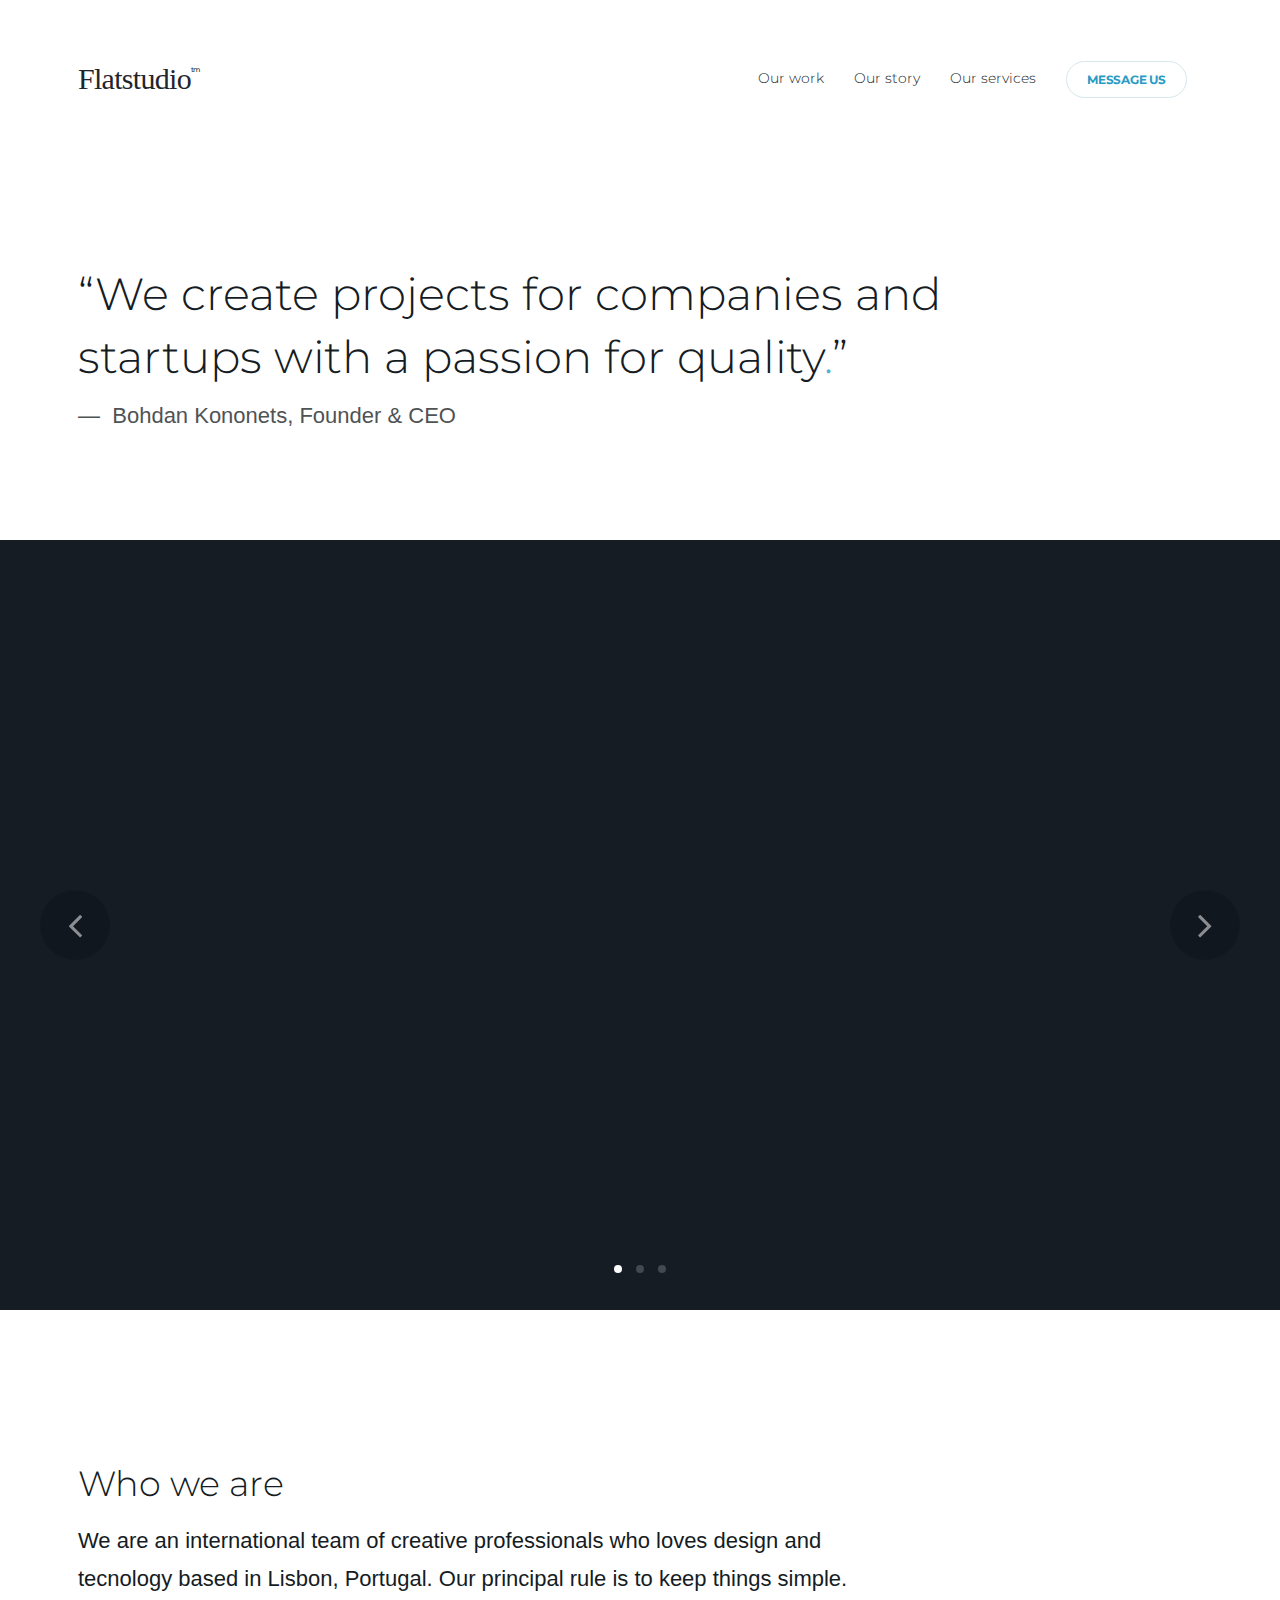
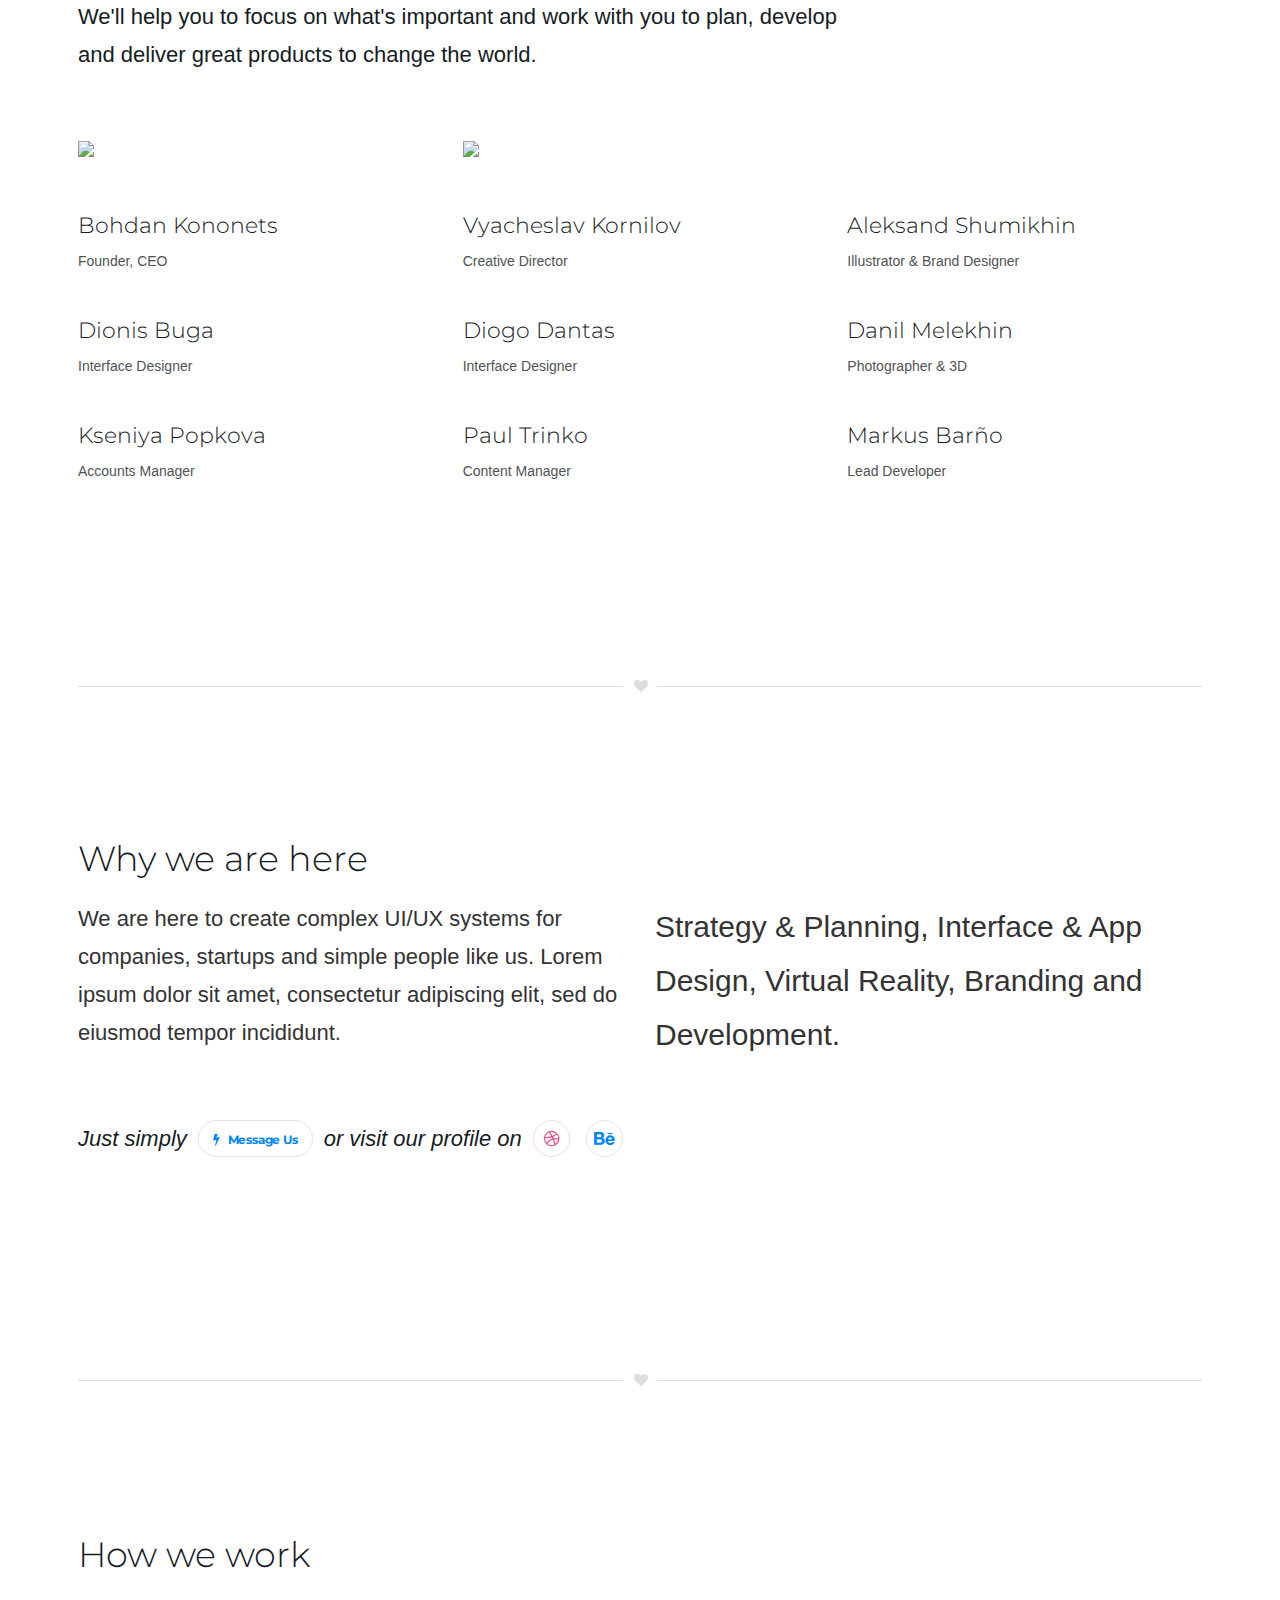
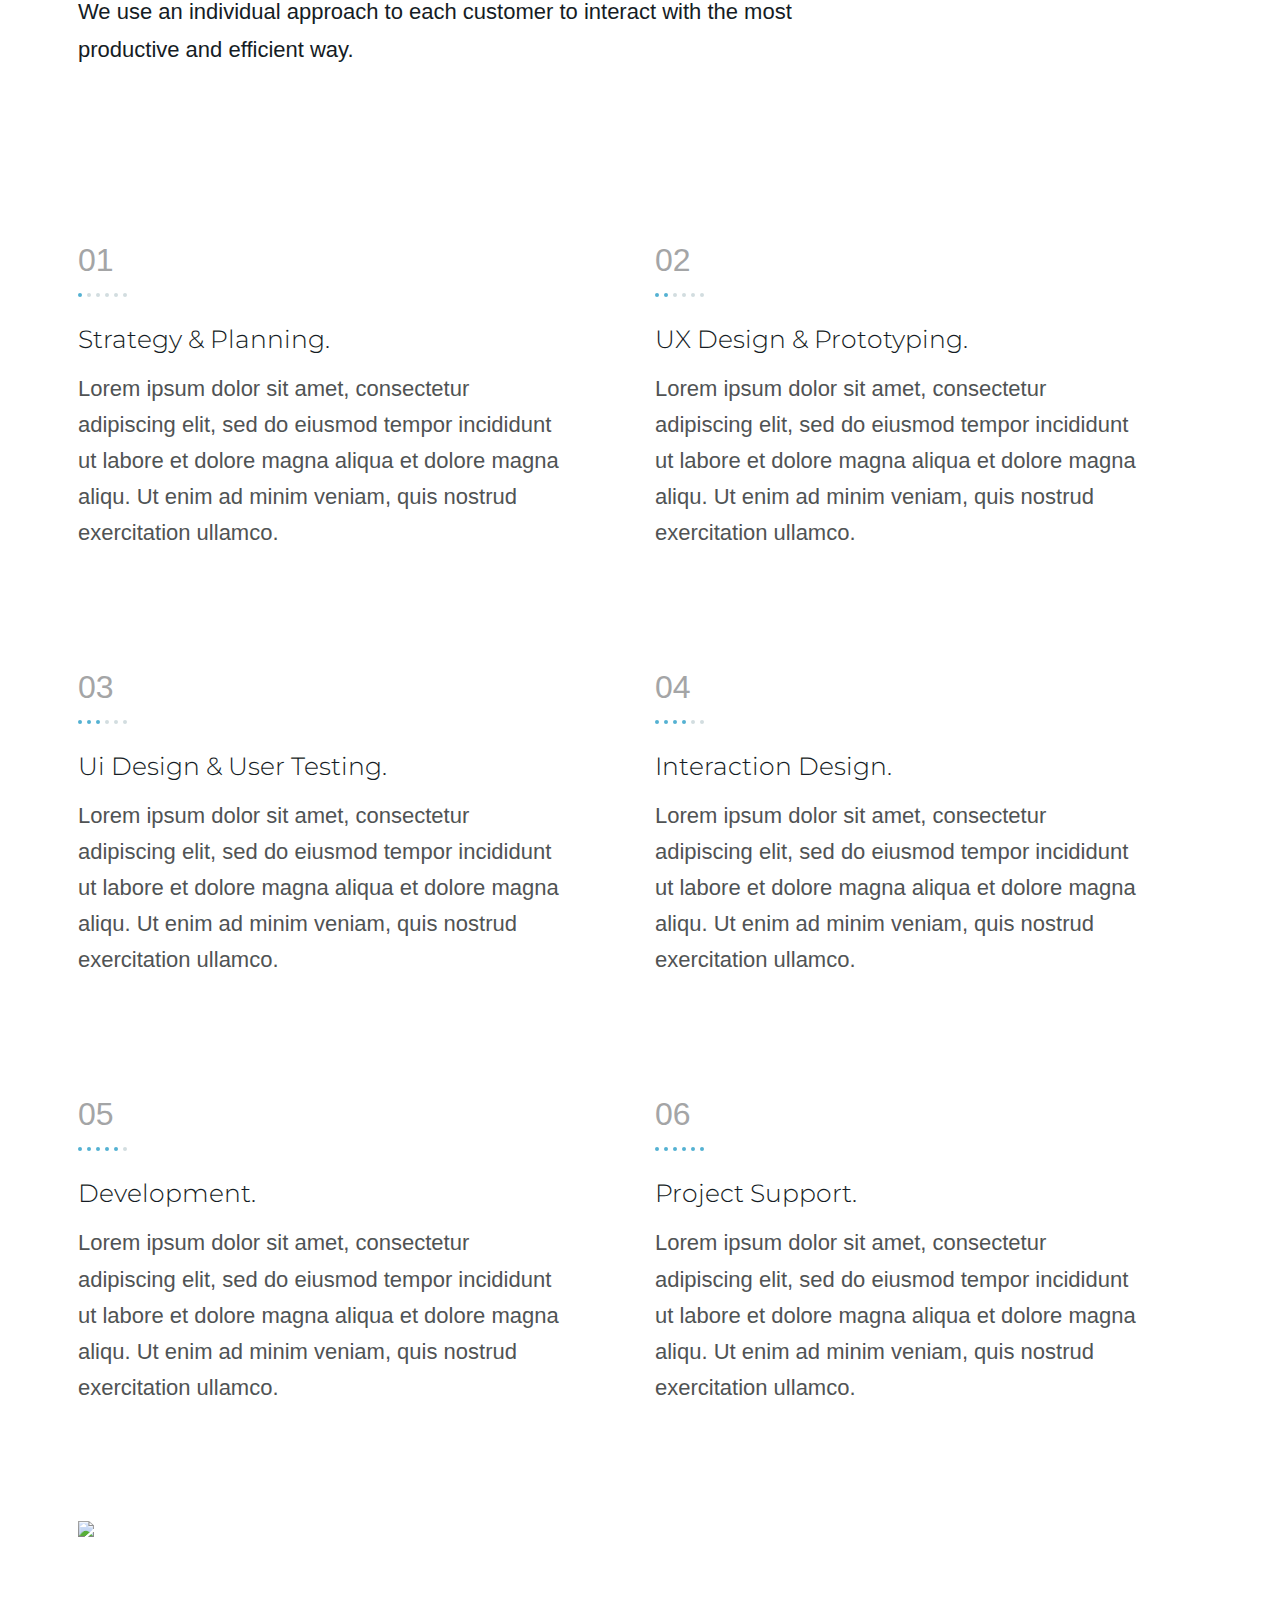
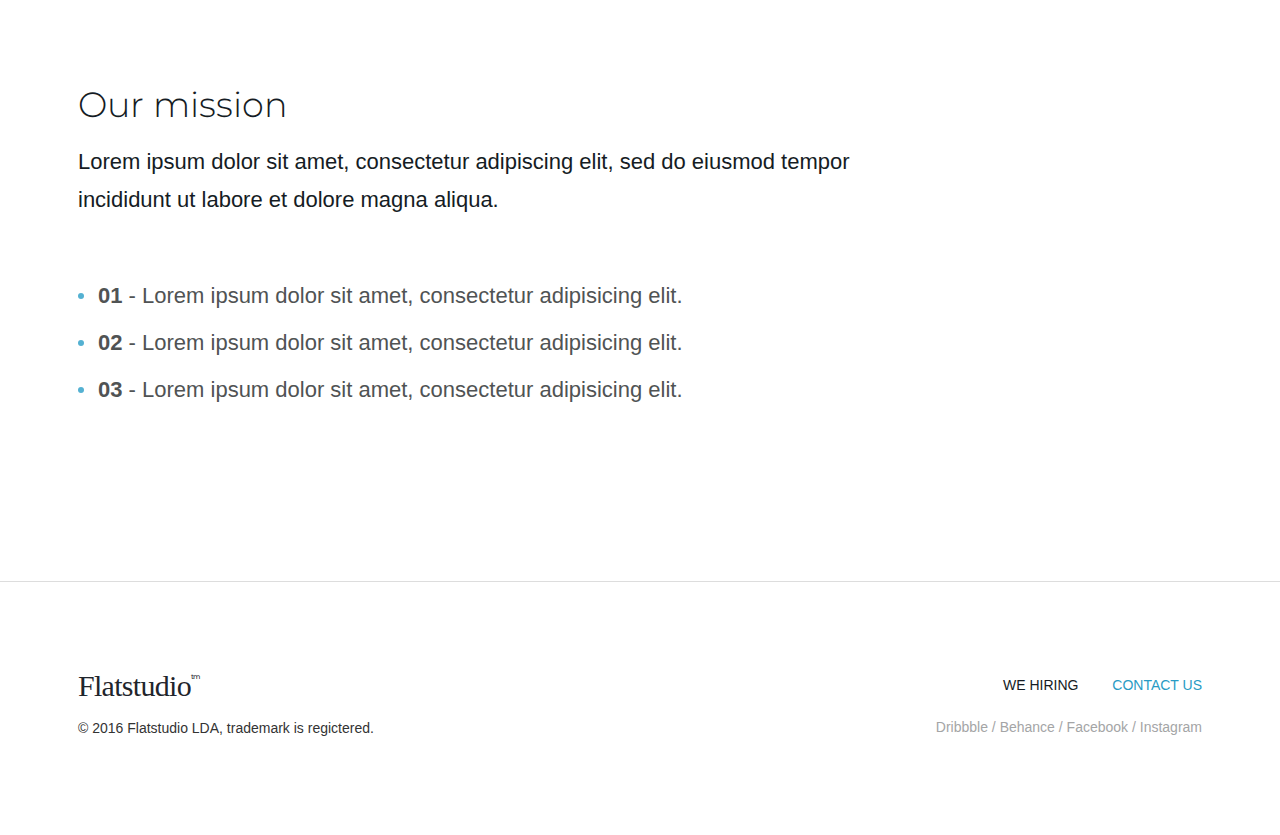
==== commit 006b4ea3: "swipe add" ====
--- a/index.html
+++ b/index.html
@@ -7,7 +7,6 @@
   <link href="https://fonts.googleapis.com/css?family=Montserrat:400,700" rel="stylesheet">
   <link href="https://fonts.googleapis.com/css?family=Open+Sans:300,400,600" rel="stylesheet">
   <link href="https://cdnjs.cloudflare.com/ajax/libs/font-awesome/4.7.0/css/font-awesome.min.css" rel="stylesheet">
-  <link href="https://cdn.jsdelivr.net/animatecss/3.5.2/animate.min.css" rel="stylesheet">
   <link rel="stylesheet" href="https://maxcdn.bootstrapcdn.com/bootstrap/3.3.7/css/bootstrap.min.css">
   <link rel="stylesheet" href="./css/style.css" media="screen" title="no title">
   <title>Document</title>
@@ -17,7 +16,7 @@
     <section class="head">
       <div class="wrap">
         <header>
-          <nav class="navbar navbar-default wow bounceIn" data-wow-delay=".5s">
+          <nav class="navbar navbar-default">
             <div class="container-fluid">
               <!-- Brand and toggle get grouped for better mobile display -->
               <div class="navbar-header">
@@ -41,7 +40,7 @@
             </div><!-- /.container-fluid -->
           </nav>
         </header>
-        <blockquote class="head-txt wow flipInX" data-wow-delay="1s">
+        <blockquote class="head-txt">
           <h2 class="tst_bg">“We create projects for companies and startups with a passion for quality<span class="txt-dot">.</span>”</h2>
           <footer>
             <cite class="tst_bg">Bohdan Kononets, Founder & CEO</cite>
@@ -49,7 +48,7 @@
         </blockquote>
       </div>
     </section>
-    <section class="carousel-wrap wow fadeIn" data-wow-delay="1.2s">
+    <section class="carousel-wrap">
       <div id="carousel-example-generic" class="carousel slide" data-ride="carousel">
         <!-- Indicators -->
         <ol class="carousel-indicators">
@@ -85,17 +84,17 @@
     </section>
     <section class="who-we">
       <div class="wrap">
-        <div class="dif-txt wow flipInX" data-wow-delay="1s">
+        <div class="dif-txt">
           <h3>Who we are</h3>
           <p>We are an international team of creative professionals who loves design and tecnology based in Lisbon, Portugal. Our principal rule is to keep things simple. We'll help you to focus on what's important and work with you to plan, develop and deliver great products to change the world.</p>
         </div>
         <div class="photo-wrap">
           <div class="row">
             <div class="col-md-4">
-              <img class="wow bounceInLeft" src="http://placehold.it/355x400/000">
+              <img src="http://placehold.it/355x400/000">
             </div>
             <div class="col-md-8">
-              <img class="wow bounceInRight" src="http://placehold.it/710x400/000">
+              <img src="http://placehold.it/710x400/000">
             </div>
           </div>
         </div>
@@ -103,43 +102,43 @@
           <div class="icon-wrap"><i class="fa fa-heart"></i></div>
           <div class="row">
             <div class="col-md-4">
-              <div class="name-block wow fadeInLeft" data-wow-delay="1.5s">
+              <div class="name-block">
                 <h6>Bohdan Kononets</h6>
                 <p>Founder, CEO</p>
               </div>
-              <div class="name-block wow fadeInLeftBig" data-wow-delay="1.4s">
+              <div class="name-block">
                 <h6>Dionis Buga</h6>
                 <p>Interface Designer</p>
               </div>
-              <div class="name-block wow fadeInLeft" data-wow-delay="1.55s">
+              <div class="name-block">
                 <h6>Kseniya Popkova</h6>
                 <p>Accounts Manager</p>
               </div>
             </div>
             <div class="col-md-4">
-              <div class="name-block wow zoomInUp" data-wow-delay="1.2s">
+              <div class="name-block">
                 <h6>Vyacheslav Kornilov</h6>
                 <p>Creative Director</p>
               </div>
-              <div class="name-block wow rotateIn" data-wow-delay="1s">
+              <div class="name-block">
                 <h6>Diogo Dantas</h6>
                 <p>Interface Designer</p>
               </div>
-              <div class="name-block wow zoomInDown" data-wow-delay="1.3s">
+              <div class="name-block">
                 <h6>Paul Trinko</h6>
                 <p>Content Manager</p>
               </div>
             </div>
             <div class="col-md-4">
-              <div class="name-block wow lightSpeedIn" data-wow-delay="1.5s">
+              <div class="name-block">
                 <h6>Aleksand Shumikhin</h6>
                 <p>Illustrator & Brand Designer</p>
               </div>
-              <div class="name-block wow fadeInRightBig" data-wow-delay="1.4s">
+              <div class="name-block">
                 <h6>Danil Melekhin</h6>
                 <p>Photographer & 3D</p>
               </div>
-              <div class="name-block wow lightSpeedIn" data-wow-delay="1.55s">
+              <div class="name-block">
                 <h6>Markus Barño</h6>
                 <p>Lead Developer</p>
               </div>
@@ -148,18 +147,18 @@
         </div>
         <div class="why-we">
           <div class="icon-wrap"><i class="fa fa-heart"></i></div>
-          <h3 class="wow rotateInDownLeft" data-wow-delay="1.2s">Why we are here</h3>
-          <div class="row">
-            <div class="col-md-6 wow rotateInUpLeft" data-wow-delay="1s">
+          <h3>Why we are here</h3>
+          <div class="row">
+            <div class="col-md-6">
               <p>We are here to create complex UI/UX systems for companies, startups and simple people like us. Lorem ipsum dolor sit amet, consectetur adipiscing elit, sed do eiusmod tempor incididunt.</p>
             </div>
-            <div class="col-md-6 wow rotateInDownRight" data-wow-delay="1s">
+            <div class="col-md-6">
               <p class="strong">Strategy & Planning, Interface & App Design, Virtual Reality, Branding and Development.</p>
             </div>
           </div>
           <div class="row">
             <div class="col-md-12">
-              <p class="style wow fadeInRightBig" data-wow-delay="1.3s">
+              <p class="style">
                 Just simply
                 <a href="mailto:" class="btn btn-default btn-transp flash"><i class="fa fa-flash"></i> Message Us</a>
                 or visit our profile on
@@ -173,14 +172,14 @@
     </section>
     <section class="how-we-work">
       <div class="wrap">
-        <div class="dif-txt wow flipInX" data-wow-delay="1s">
+        <div class="dif-txt">
           <h3>How we work</h3>
           <p>We use an individual approach to each customer to interact with the most productive and efficient way.</p>
         </div>
         <div class="disc-block-wrap">
           <div class="row">
             <div class="col-md-6">
-              <div class="disc-block wow flipInY" data-wow-delay="0.5s">
+              <div class="disc-block">
                 <div class="count">01
                   <ul class="stl-dot">
                     <li class="active"></li>
@@ -196,7 +195,7 @@
               </div>
             </div>
             <div class="col-md-6">
-              <div class="disc-block wow flipInY" data-wow-delay="0.8s">
+              <div class="disc-block">
                 <div class="count">02
                   <ul class="stl-dot">
                     <li class="active"></li>
@@ -214,7 +213,7 @@
           </div>
           <div class="row">
             <div class="col-md-6">
-              <div class="disc-block wow flipInY" data-wow-delay="0.5s">
+              <div class="disc-block">
                 <div class="count">03
                   <ul class="stl-dot">
                     <li class="active"></li>
@@ -230,7 +229,7 @@
               </div>
             </div>
             <div class="col-md-6">
-              <div class="disc-block wow flipInY" data-wow-delay="0.7s">
+              <div class="disc-block">
                 <div class="count">04
                   <ul class="stl-dot">
                     <li class="active"></li>
@@ -248,7 +247,7 @@
           </div>
           <div class="row">
             <div class="col-md-6">
-              <div class="disc-block wow flipInY" data-wow-delay="0.5s">
+              <div class="disc-block">
                 <div class="count">05
                   <ul class="stl-dot">
                     <li class="active"></li>
@@ -264,7 +263,7 @@
               </div>
             </div>
             <div class="col-md-6">
-              <div class="disc-block wow flipInY" data-wow-delay="0.8s">
+              <div class="disc-block">
                 <div class="count">06
                   <ul class="stl-dot">
                     <li class="active"></li>
@@ -281,19 +280,19 @@
             </div>
           </div>
         </div>
-        <img class="wow bounceIn" data-wow-delay="1.2s" data-wow-duration="2s" src="http://placehold.it/1124x520/000">
+        <img src="http://placehold.it/1124x520/000">
       </div>
     </section>
     <section class="our_mission">
       <div class="wrap">
-        <div class="dif-txt wow flipInX" data-wow-delay="1s">
+        <div class="dif-txt">
           <h3>Our mission</h3>
           <p>Lorem ipsum dolor sit amet, consectetur adipiscing elit, sed do eiusmod tempor incididunt ut labore et dolore magna aliqua.</p>
         </div>
         <ul class="mission-list">
-          <li class="wow slideInLeft" data-wow-delay="1.3s"><b>01</b> - Lorem ipsum dolor sit amet, consectetur adipisicing elit.</li>
-          <li class="wow flipInX" data-wow-delay="1.7s"><b>02</b> - Lorem ipsum dolor sit amet, consectetur adipisicing elit.</li>
-          <li class="wow slideInLeft" data-wow-delay="1.5s"><b>03</b> - Lorem ipsum dolor sit amet, consectetur adipisicing elit.</li>
+          <li><b>01</b> - Lorem ipsum dolor sit amet, consectetur adipisicing elit.</li>
+          <li><b>02</b> - Lorem ipsum dolor sit amet, consectetur adipisicing elit.</li>
+          <li><b>03</b> - Lorem ipsum dolor sit amet, consectetur adipisicing elit.</li>
         </ul>
       </div>
     </section>
@@ -302,11 +301,11 @@
   <footer class="footer">
     <div class="wrap">
       <div class="row">
-        <div class="col-md-6 wow fadeInUp" data-wow-delay="1.1s">
+        <div class="col-md-6">
           <a class="navbar-brand-foot" href="#">Flatstudio<span class="tm">tm</span></a>
           <p>&copy; 2016 Flatstudio LDA, trademark is regictered.</p>
         </div>
-        <div class="col-md-6 text-right wow fadeInUp" data-wow-delay="1.3s">
+        <div class="col-md-6 text-right">
           <ul class="foot-nav">
             <li><a href="#">We hiring</a></li>
             <li class="current"><a href="#">Contact us</a></li>
@@ -324,7 +323,7 @@
 
   <script src="https://cdnjs.cloudflare.com/ajax/libs/jquery/2.2.4/jquery.js"></script>
   <script src="https://maxcdn.bootstrapcdn.com/bootstrap/3.3.7/js/bootstrap.min.js"></script>
-  <script src="./js/wow.js"></script>
+  <script src="https://cdnjs.cloudflare.com/ajax/libs/jquery.touchswipe/1.6.4/jquery.touchSwipe.min.js"></script>
   <script src="./js/main.js"></script>
 </body>
 </html>
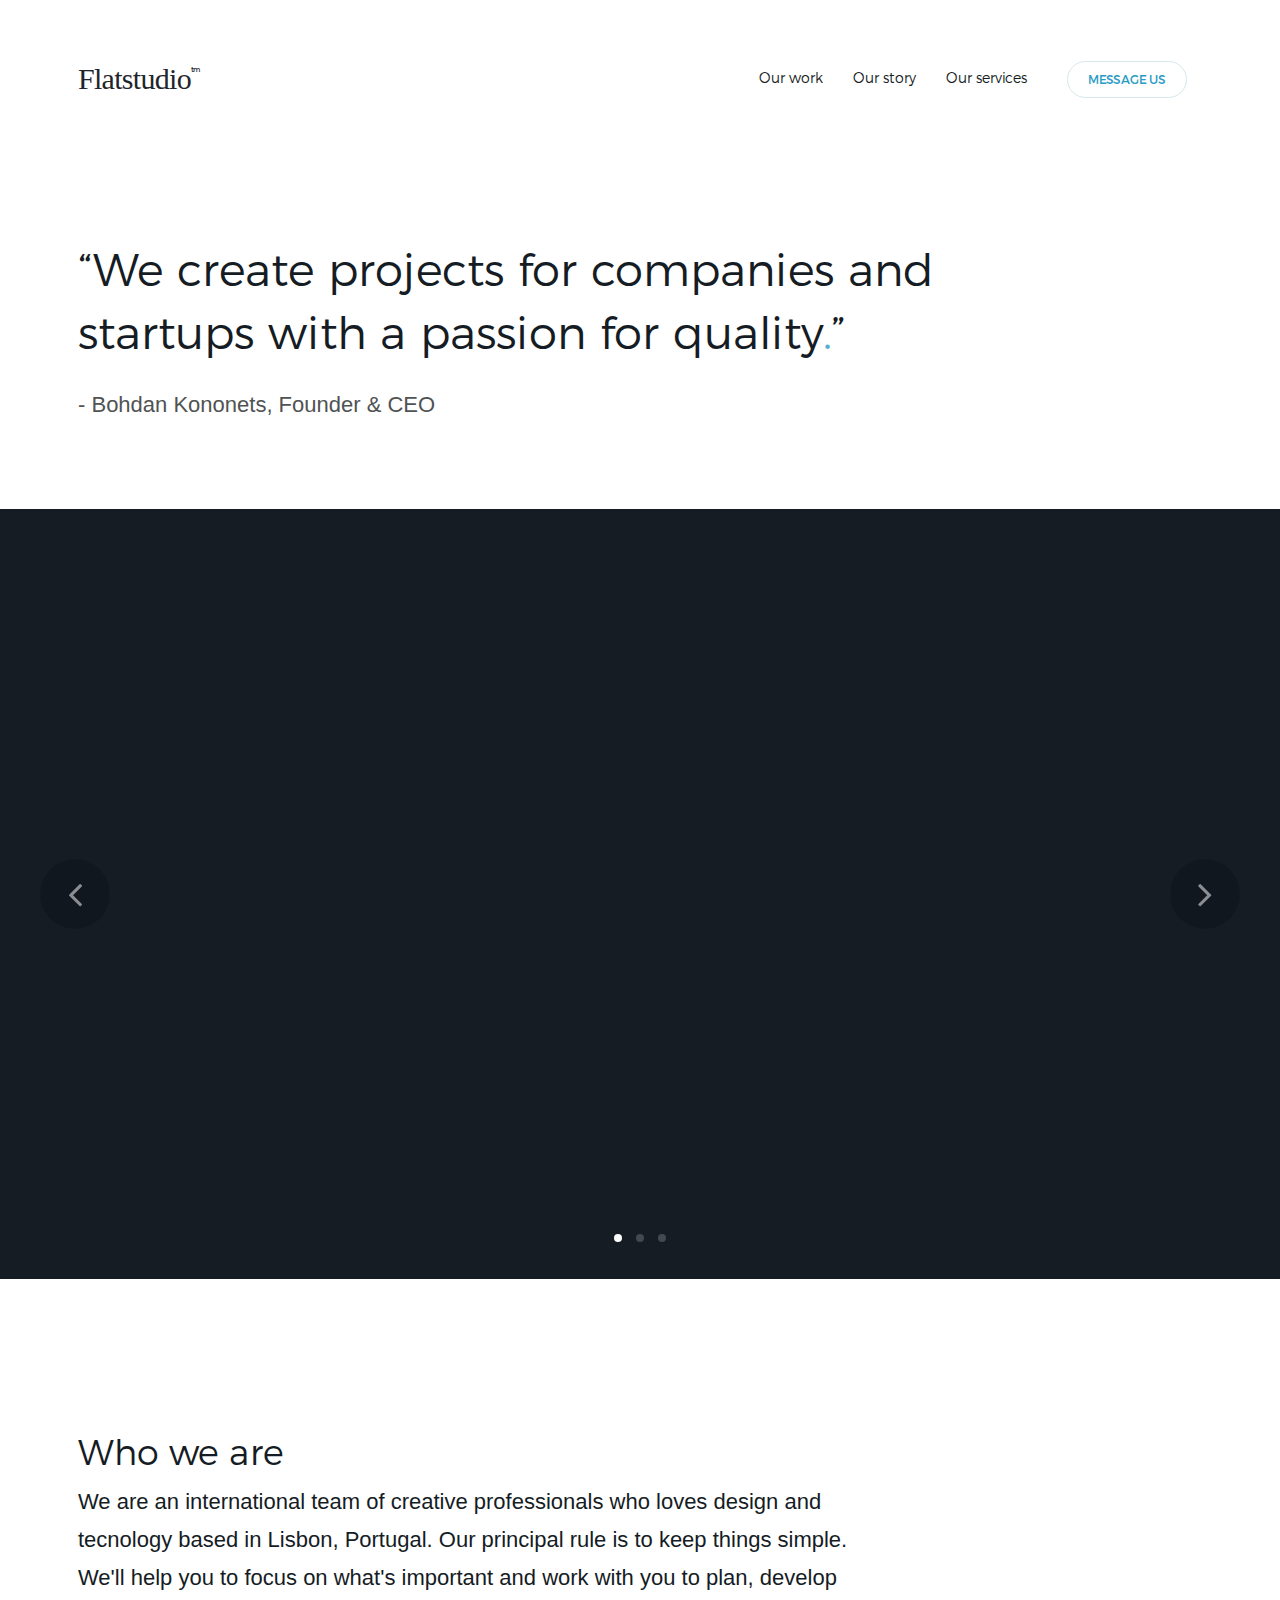
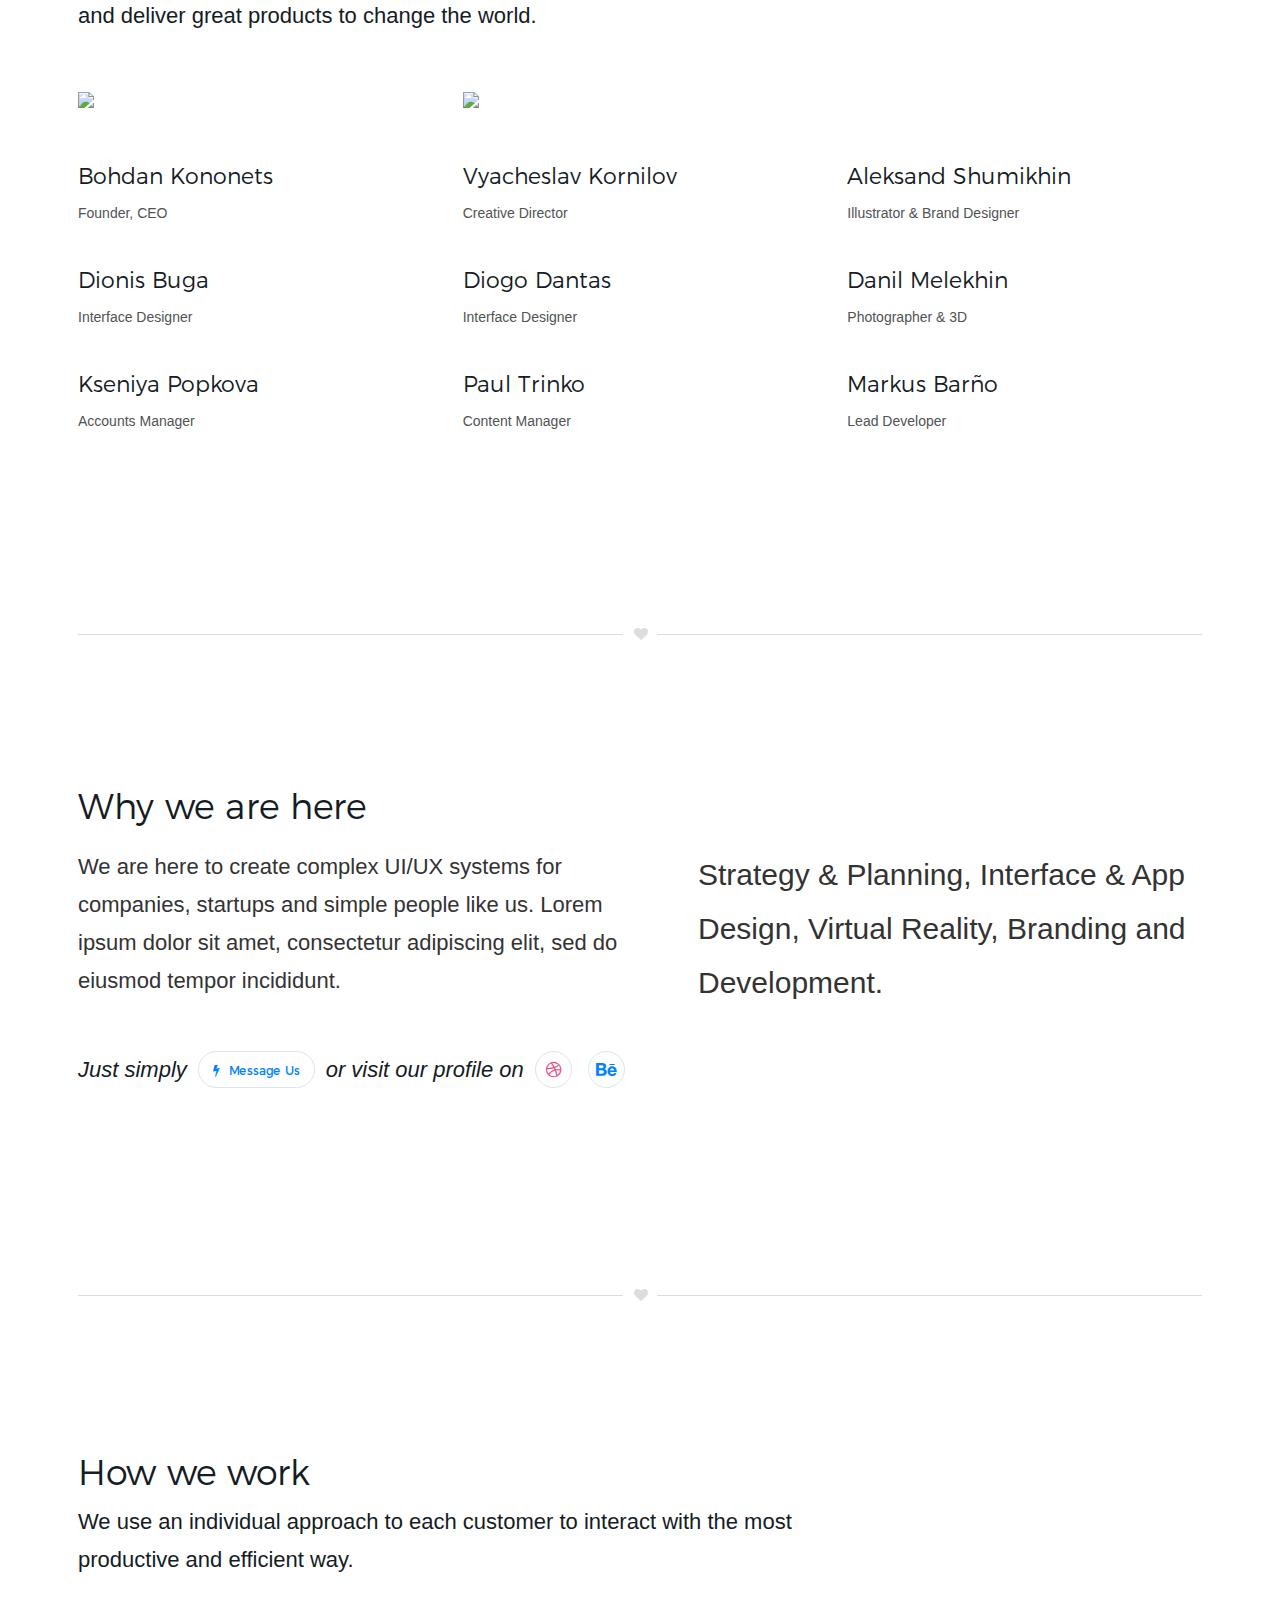
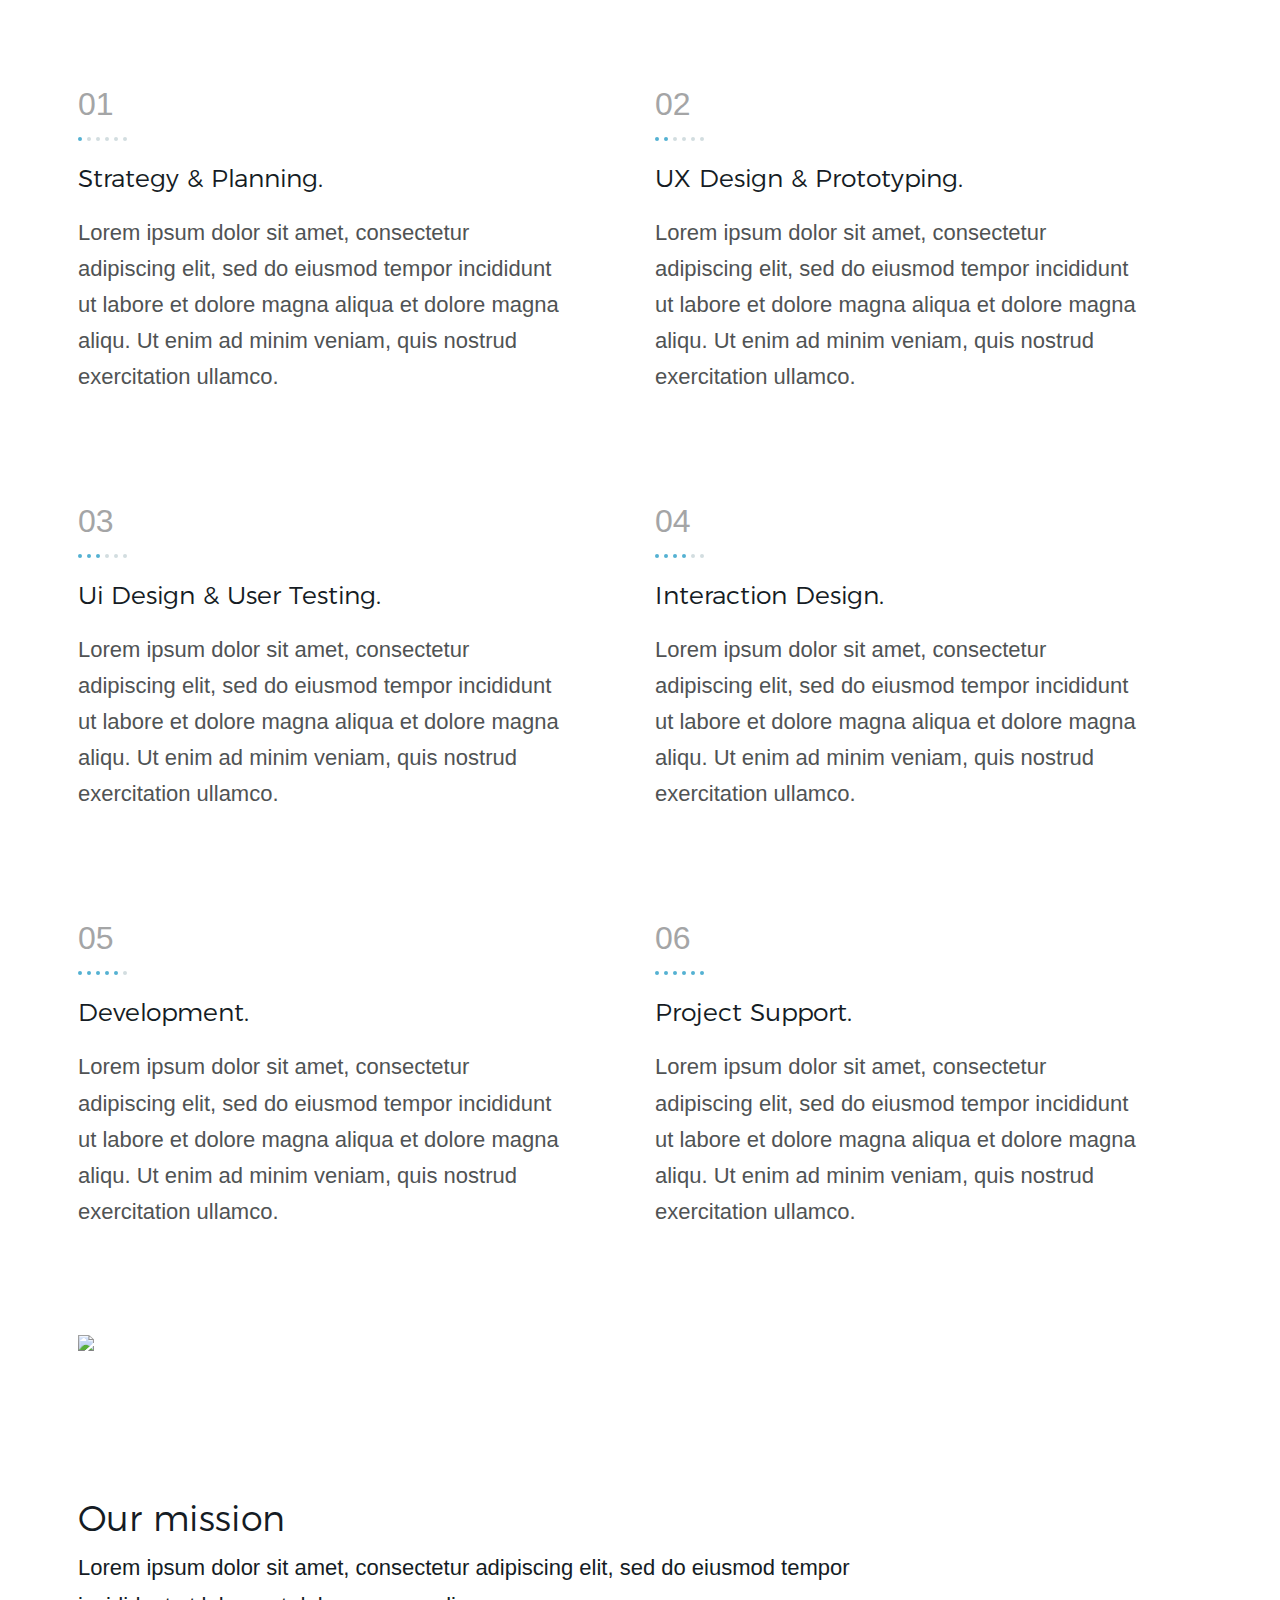
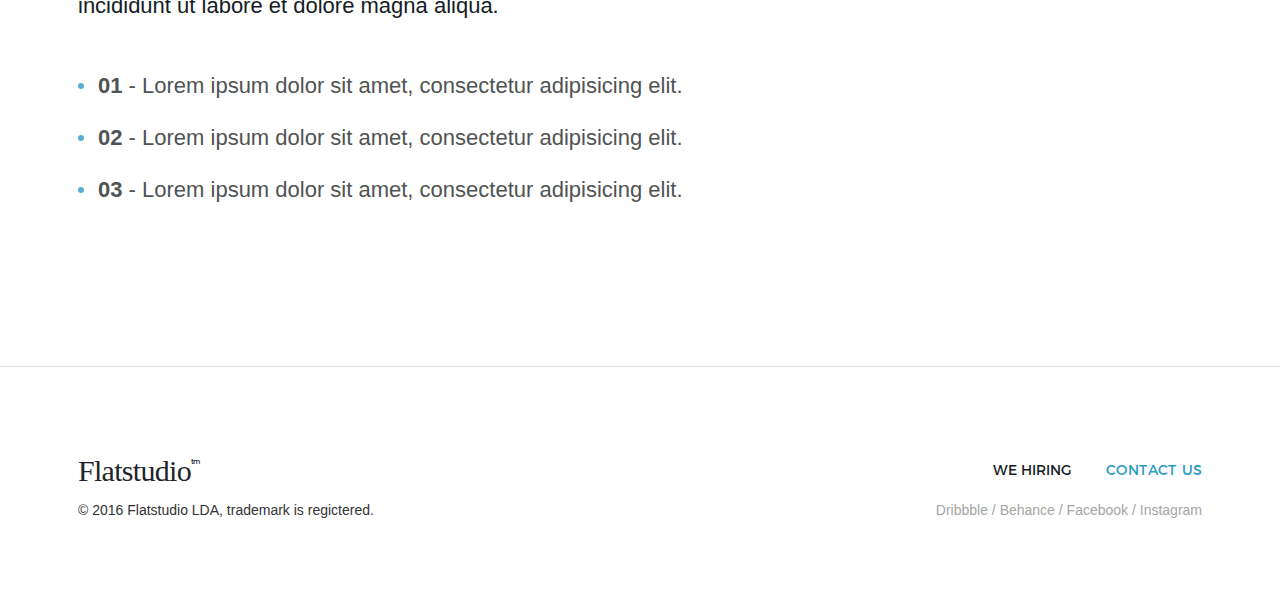
==== commit 1d2de840: "Correction styles" ====
--- a/index.html
+++ b/index.html
@@ -4,7 +4,6 @@
   <meta charset="UTF-8">
   <meta name="viewport" content="width=device-width, initial-scale=1.0">
   <meta http-equiv="X-UA-Compatible" content="ie=edge">
-  <link href="https://fonts.googleapis.com/css?family=Montserrat:400,700" rel="stylesheet">
   <link href="https://fonts.googleapis.com/css?family=Open+Sans:300,400,600" rel="stylesheet">
   <link href="https://cdnjs.cloudflare.com/ajax/libs/font-awesome/4.7.0/css/font-awesome.min.css" rel="stylesheet">
   <link rel="stylesheet" href="https://maxcdn.bootstrapcdn.com/bootstrap/3.3.7/css/bootstrap.min.css">
@@ -41,9 +40,9 @@
           </nav>
         </header>
         <blockquote class="head-txt">
-          <h2 class="tst_bg">“We create projects for companies and startups with a passion for quality<span class="txt-dot">.</span>”</h2>
+          <h2>“We create projects for companies and startups with a passion for quality<span class="txt-dot">.</span>”</h2>
           <footer>
-            <cite class="tst_bg">Bohdan Kononets, Founder & CEO</cite>
+            <cite>Bohdan Kononets, Founder & CEO</cite>
           </footer>
         </blockquote>
       </div>
@@ -324,6 +323,7 @@
   <script src="https://cdnjs.cloudflare.com/ajax/libs/jquery/2.2.4/jquery.js"></script>
   <script src="https://maxcdn.bootstrapcdn.com/bootstrap/3.3.7/js/bootstrap.min.js"></script>
   <script src="https://cdnjs.cloudflare.com/ajax/libs/jquery.touchswipe/1.6.4/jquery.touchSwipe.min.js"></script>
+  <script src="./js/wow.js"></script>
   <script src="./js/main.js"></script>
 </body>
 </html>
--- a/css/style.css
+++ b/css/style.css
@@ -1 +1 @@
-*{vertical-align:baseline;font-family:inherit;font-style:inherit;font-size:100%;border:none;padding:0;margin:0;line-height:1}html,body{height:100%;width:100%}html{font-family:'OpenSans', sans-serif;font-size:14px;color:#151c24;font-weight:300}body{font-family:'OpenSans', sans-serif}article,aside,details,figcaption,figure,footer,header,hgroup,menu,nav,section{display:block}a img,:link img,:visited img{border:0}a{outline:none;-moz-outline:0;border:none;border-width:0px}a:active{outline:none;-moz-outline:0}a:focus{outline:none;-moz-outline:0}a{color:#1f252c;text-decoration:none}a:hover{text-decoration:underline}li{list-style-type:none}table{border-collapse:collapse;border-spacing:0}:focus{outline:0}input,select,textarea{font-family:tahoma;color:#1f252c;padding:5px}.clear{clear:both;font-size:0pt;line-height:0px;height:0px}@font-face{font-family:'Montserrat';src:url("../fonts/Montserrat-Light.eot?#iefix") format("embedded-opentype"),url("../fonts/Montserrat-Light.otf") format("opentype"),url("../fonts/Montserrat-Light.woff") format("woff"),url("../fonts/Montserrat-Light.ttf") format("truetype"),url("../fonts/Montserrat-Light.svg#Montserrat-Light") format("svg");font-weight:normal;font-style:normal}h1,h2,h3,h4,h5,h6{font-family:'Montserrat';color:#151c24;font-weight:300;margin:0 0 15px}body{overflow-x:hidden}.wrap{width:1124px;margin:0 auto}.wrap:after{position:relative;content:'';display:table}@media (max-width: 1124px){.wrap{width:100%;padding:0 15px}}.tst_bg{background-color:white}.btn{border-radius:40px;border:solid 1px #d7e7ec;font-weight:400 !important;box-shadow:0 0 0 transparent;font-style:normal}.btn.btn-transp{font-family:'Montserrat';font-size:12px !important;color:#299bc4;padding:10px 20px !important;line-height:40px !important;font-weight:700 !important;display:inline !important;letter-spacing:-0.2px;vertical-align:bottom;background-color:transparent}.head{padding:60px 0 92px}@media (max-width: 768px){.head{padding:30px 0 40px}}.head nav.navbar{height:37px;line-height:37px;background-color:transparent;box-shadow:0 0 0 transparent;margin-bottom:152px;border:0}@media (max-width: 768px){.head nav.navbar{margin-bottom:50px}}.head nav.navbar .navbar-brand{font-family:'HelveticaNeue';font-size:30px;font-weight:500;letter-spacing:-0.7px;text-align:left;padding:0;color:#1f252c;line-height:37px;text-decoration:none}.head nav.navbar .navbar-brand .tm{font-family:'Montserrat';font-size:7px;text-align:left;color:#1f252c;position:relative;top:-17px;left:0}.head nav.navbar .navbar-toggle{margin:0;padding:0;border:0 solid transparent;position:absolute;right:0;top:10px;border-radius:0;width:30px;height:20px;-webkit-transform:rotate(270deg);-ms-transform:rotate(270deg);transform:rotate(270deg);-webkit-transition:0.5s ease;-ms-transition:0.5s ease;transition:0.5s ease}.head nav.navbar .navbar-toggle .icon-bar{margin-top:0;position:absolute;top:0;left:0;-webkit-transition:.7s ease;-ms-transition:.7s ease;transition:.7s ease}.head nav.navbar .navbar-toggle .icon-bar:nth-child(1){-webkit-transform:rotate(-45deg);-ms-transform:rotate(-45deg);transform:rotate(-45deg);width:50%;top:20%}.head nav.navbar .navbar-toggle .icon-bar:nth-child(2){width:100%;top:50%;left:1px}.head nav.navbar .navbar-toggle .icon-bar:nth-child(3){-webkit-transform:rotate(45deg);-ms-transform:rotate(45deg);transform:rotate(45deg);width:50%;top:80%}.head nav.navbar .navbar-toggle.collapsed{-webkit-transform:rotate(0deg);-ms-transform:rotate(0deg);transform:rotate(0deg)}.head nav.navbar .navbar-toggle.collapsed .icon-bar{width:100%;margin-top:0;position:absolute;top:0;left:0;-webkit-transform:rotate(0deg);-ms-transform:rotate(0deg);transform:rotate(0deg)}.head nav.navbar .navbar-toggle.collapsed .icon-bar:nth-child(2){top:50%}.head nav.navbar .navbar-toggle.collapsed .icon-bar:nth-child(3){top:100%}.head nav.navbar .navbar-toggle:hover{background:transparent}@media (max-width: 768px){.head nav.navbar .navbar-collapse{border-bottom:1px solid  #e7e7e7;background:#fff}}.head nav.navbar ul li{margin:0 15px}@media (max-width: 768px){.head nav.navbar ul li{text-align:center}}.head nav.navbar ul li a{font-family:'Montserrat';font-size:14px;font-weight:300;color:#151c24;line-height:37px;text-decoration:none;padding:0}@media (min-width: 769px){.head nav.navbar ul li:last-child{margin-right:0}}.head nav.navbar ul li .btn-transp{text-transform:uppercase;color:#299bc4}.head blockquote.head-txt{color:#151c24;padding:0;border:0}@media (min-width: 769px){.head blockquote.head-txt{width:85%;text-align:left}}.head blockquote.head-txt h2{font-size:45px;font-family:'Montserrat';font-style:normal;font-stretch:normal;line-height:1.4}@media (max-width: 768px){.head blockquote.head-txt h2{font-size:25px}}.head blockquote.head-txt .txt-dot{color:#54b1d2}.head blockquote.head-txt footer{font-size:22px;font-weight:300;font-style:normal;font-stretch:normal;line-height:1.14;color:#505354}.carousel-wrap{height:770px;width:100%}@media (max-width: 768px){.carousel-wrap{height:350px}}.carousel-wrap .carousel{width:100%;height:100%}.carousel-wrap .carousel a{display:block;width:70px;height:70px;border-radius:50%;position:absolute;top:50%;margin-top:-35px;text-align:center;z-index:500;background:rgba(1,1,1,0.3)}.carousel-wrap .carousel a i.fa{font-size:40px;color:white;line-height:70px}.carousel-wrap .carousel a.right{right:40px}.carousel-wrap .carousel a.left{left:40px}.carousel-wrap .carousel .carousel-indicators li{width:8px;height:8px;background:rgba(255,255,255,0.2);margin:5px;border:0}.carousel-wrap .carousel .carousel-indicators li.active{width:8px;height:8px;margin:5px;background:#fff}.carousel-wrap .carousel .carousel-inner{width:100%;height:100%}.carousel-wrap .carousel .carousel-inner .item{width:100%;height:100%;background-color:#151c24}@media (max-width: 768px){.carousel-wrap .carousel .carousel-control{display:none}}.dif-txt{padding-bottom:30px}@media (min-width: 769px){.dif-txt{width:70%;padding-bottom:56px}}.dif-txt h3{font-size:35px;line-height:46px}.dif-txt p{font-size:22px;font-weight:300;line-height:1.73;color:#151c24}.who-we{padding:151px 0}@media (max-width: 768px){.who-we{padding:50px 0}}.who-we .photo-wrap img{max-width:100%}@media (max-width: 768px){.who-we .photo-wrap img{min-width:100%;margin-bottom:20px}}.who-we .name-wrap{padding:54px 0 160px;margin-bottom:149px;position:relative;border-bottom:1px solid #ddd}@media (max-width: 768px){.who-we .name-wrap{padding:40px 0 20px;margin-bottom:60px}}.who-we .name-wrap .icon-wrap{width:34px;height:14px;background:#fff;position:absolute;bottom:-7px;left:50%;margin-left:-17px;padding-left:1px;text-align:center}.who-we .name-wrap .icon-wrap .fa.fa-heart{color:#ddd}.who-we .name-wrap .name-block{min-height:105px}.who-we .name-wrap .name-block h6{font-size:22px;line-height:29px;margin-bottom:10px}.who-we .name-wrap .name-block p{color:#505354;font-size:14px;line-height:1.71}.who-we .why-we{padding-bottom:213px;position:relative;border-bottom:1px solid #ddd}@media (max-width: 768px){.who-we .why-we{padding:0 0 50px}}.who-we .why-we .icon-wrap{width:34px;height:14px;background:#fff;position:absolute;bottom:-7px;left:50%;margin-left:-17px;padding-left:1px;text-align:center}.who-we .why-we .icon-wrap .fa.fa-heart{color:#ddd}.who-we .why-we h3{font-size:35px;line-height:46px;margin-bottom:18px}.who-we .why-we p{display:inline-block;font-size:22px;line-height:1.73}.who-we .why-we p.strong{font-size:30px;line-height:1.8}.who-we .why-we p.style{font-style:italic;font-size:22px;color:#151c24;line-height:37px;padding-top:48px}.who-we .why-we p.style a i.fa{font-size:18px}.who-we .why-we p.style a.btn.btn-transp{display:inline-block !important;margin:0 5px}.who-we .why-we p.style a.flash{color:#0084fe;padding:0 14px !important;height:37px;line-height:37px !important}.who-we .why-we p.style a.flash i.fa{font-size:13px;line-height:37px;margin-right:5px}.who-we .why-we p.style a.dribbble{color:#ea4c89;width:37px;height:37px;padding:0 !important}.who-we .why-we p.style a.dribbble i.fa{line-height:37px}.who-we .why-we p.style a.behance{padding:0 !important;display:inline-block !important;width:37px;height:37px;color:#0084fe}.who-we .why-we p.style a.behance i.fa{line-height:37px}.how-we-work{padding-bottom:145px}@media (max-width: 768px){.how-we-work{padding-bottom:45px}}.how-we-work img{max-width:100%}.how-we-work .disc-block-wrap{padding:104px 0 0}@media (max-width: 768px){.how-we-work .disc-block-wrap{padding:50px 0 0}}.how-we-work .disc-block-wrap .disc-block{padding-bottom:105px}@media (max-width: 768px){.how-we-work .disc-block-wrap .disc-block{padding-bottom:50px}}.how-we-work .disc-block-wrap .disc-block .count{font-size:32px;color:#a4a5a6;line-height:42px}.how-we-work .disc-block-wrap .disc-block .count ul.stl-dot{margin:0;padding:12px 0 25px;overflow:hidden;line-height:4px}.how-we-work .disc-block-wrap .disc-block .count ul.stl-dot li{background-color:#d2dde0;display:block;float:left;width:4px;height:4px;border-radius:50%;margin-right:5px}.how-we-work .disc-block-wrap .disc-block .count ul.stl-dot li.active{background-color:#54b1d2}.how-we-work .disc-block-wrap .disc-block h4{font-size:25px;line-height:34px;color:#151c24}.how-we-work .disc-block-wrap .disc-block p{font-size:22px;line-height:1.64;color:#505354;width:90%}.our_mission{padding-bottom:155px}@media (max-width: 768px){.our_mission{padding-bottom:50px}}.our_mission ul.mission-list{margin:0;padding:0}.our_mission ul.mission-list li{position:relative;margin-bottom:25px;padding-left:20px;color:#505354;font-size:22px}.our_mission ul.mission-list li:before{position:absolute;content:'';display:block;width:6px;height:6px;border-radius:50%;background-color:#54b1d2;top:50%;margin-top:-3px;left:0}footer.footer{border-top:1px solid #ddd;padding:85px 0}@media (max-width: 768px){footer.footer{padding:40px 0}}footer.footer a.navbar-brand-foot{font-family:'HelveticaNeue';font-size:30px;font-weight:500;letter-spacing:-0.7px;text-align:left;padding:0;color:#1f252c;line-height:37px;text-decoration:none;display:block;margin-bottom:15px}footer.footer a.navbar-brand-foot .tm{font-family:'Montserrat';font-size:7px;text-align:left;color:#1f252c;position:relative;top:-17px;left:0}footer.footer p{font-size:14px;display:block;line-height:19px;margin:0}@media (max-width: 768px){footer.footer ul.foot-nav{padding-top:30px;text-align:center}}footer.footer ul.foot-nav li{margin:0 15px;display:inline-block}footer.footer ul.foot-nav li a{font-size:14px;text-transform:uppercase;color:#151c24;line-height:37px;font-weight:400;text-decoration:none}footer.footer ul.foot-nav li.current a{color:#299bc4}@media (min-width: 769px){footer.footer ul.foot-nav li:last-child{margin-right:0}}footer.footer ul.foot-nav-soc li{display:inline-block;margin-bottom:0}footer.footer ul.foot-nav-soc li a{text-decoration:none;color:#a4a5a6;font-size:14px;line-height:1.86}
+@font-face{font-family:'Montserrat';src:url("../fonts/Montserrat-Regular.eot");src:url("../fonts/Montserrat-Regular.eot?#iefix") format("embedded-opentype"),url("../fonts/Montserrat-Regular.woff") format("woff"),url("../fonts/Montserrat-Regular.ttf") format("truetype");font-weight:normal;font-style:normal}@font-face{font-family:'Montserrat';src:url("../fonts/Montserrat-Light.eot");src:url("../fonts/Montserrat-Light.eot?#iefix") format("embedded-opentype"),url("../fonts/Montserrat-Light.woff") format("woff"),url("../fonts/Montserrat-Light.ttf") format("truetype");font-weight:300;font-style:normal}*{vertical-align:baseline;font-family:inherit;font-style:inherit;font-size:100%;border:none;padding:0;margin:0;line-height:1}html,body{height:100%;width:100%}html{font-family:'OpenSans', sans-serif;font-size:14px;color:#151c24;font-weight:300}body{font-family:'OpenSans', sans-serif}article,aside,details,figcaption,figure,footer,header,hgroup,menu,nav,section{display:block}a img,:link img,:visited img{border:0}a{outline:none;-moz-outline:0;border:none;border-width:0px}a:active{outline:none;-moz-outline:0}a:focus{outline:none;-moz-outline:0}a{color:#1f252c;text-decoration:none}a:hover{text-decoration:underline}li{list-style-type:none}table{border-collapse:collapse;border-spacing:0}:focus{outline:0}input,select,textarea{font-family:tahoma;color:#1f252c;padding:5px}.clear{clear:both;font-size:0pt;line-height:0px;height:0px}h1,h2,h3,h4,h5,h6{font-family:'Montserrat';color:#151c24;font-weight:300;margin:0 0 15px}body{overflow-x:hidden}.wrap{width:1124px;margin:0 auto}.wrap:after{position:relative;content:'';display:table}@media (max-width: 1124px){.wrap{width:100%;padding:0 15px}}.tst_bg{background-color:white}.btn{border-radius:40px;border:solid 1px #d7e7ec;font-weight:400 !important;box-shadow:0 0 0 transparent;font-style:normal}.btn.btn-transp{font-family:'Montserrat';font-size:12px !important;color:#299bc4;padding:10px 20px !important;line-height:40px !important;display:inline !important;letter-spacing:-0.2px;vertical-align:bottom;background-color:transparent}.head{padding:60px 0 92px}@media (max-width: 768px){.head{padding:30px 0 40px}}.head nav.navbar{height:37px;min-height:37px;line-height:37px;background-color:transparent;box-shadow:0 0 0 transparent;margin-bottom:141px;border:0}@media (max-width: 768px){.head nav.navbar{margin-bottom:50px}}.head nav.navbar .navbar-brand{font-family:'HelveticaNeue';font-size:30px;font-weight:500;letter-spacing:-0.7px;text-align:left;padding:0;color:#1f252c;line-height:37px;height:37px;text-decoration:none}.head nav.navbar .navbar-brand .tm{font-family:'Montserrat';font-size:7px;text-align:left;color:#1f252c;position:relative;top:-17px;left:0}.head nav.navbar .navbar-toggle{margin:0;padding:0;border:0 solid transparent;position:absolute;right:0;top:10px;border-radius:0;width:30px;height:20px;-webkit-transform:rotate(270deg);-ms-transform:rotate(270deg);transform:rotate(270deg);-webkit-transition:0.5s ease;-ms-transition:0.5s ease;transition:0.5s ease}.head nav.navbar .navbar-toggle .icon-bar{margin-top:0;position:absolute;top:0;left:0;-webkit-transition:.7s ease;-ms-transition:.7s ease;transition:.7s ease}.head nav.navbar .navbar-toggle .icon-bar:nth-child(1){-webkit-transform:rotate(-45deg);-ms-transform:rotate(-45deg);transform:rotate(-45deg);width:50%;top:20%}.head nav.navbar .navbar-toggle .icon-bar:nth-child(2){width:100%;top:50%;left:1px}.head nav.navbar .navbar-toggle .icon-bar:nth-child(3){-webkit-transform:rotate(45deg);-ms-transform:rotate(45deg);transform:rotate(45deg);width:50%;top:80%}.head nav.navbar .navbar-toggle.collapsed{-webkit-transform:rotate(0deg);-ms-transform:rotate(0deg);transform:rotate(0deg)}.head nav.navbar .navbar-toggle.collapsed .icon-bar{width:100%;margin-top:0;position:absolute;top:0;left:0;-webkit-transform:rotate(0deg);-ms-transform:rotate(0deg);transform:rotate(0deg)}.head nav.navbar .navbar-toggle.collapsed .icon-bar:nth-child(2){top:50%}.head nav.navbar .navbar-toggle.collapsed .icon-bar:nth-child(3){top:100%}.head nav.navbar .navbar-toggle:hover{background:transparent}@media (max-width: 768px){.head nav.navbar .navbar-collapse{border-bottom:1px solid  #e7e7e7;background:#fff}}.head nav.navbar ul li{margin:0 15px}@media (max-width: 768px){.head nav.navbar ul li{text-align:center}}.head nav.navbar ul li a{font-family:'Montserrat';font-size:14px;font-weight:300;color:#151c24;line-height:37px;text-decoration:none;padding:0}@media (min-width: 769px){.head nav.navbar ul li:last-child{margin-left:25px;margin-right:0}}.head nav.navbar ul li .btn-transp{text-transform:uppercase;color:#299bc4}.head blockquote.head-txt{color:#151c24;padding:0;border:0;margin:0}@media (min-width: 769px){.head blockquote.head-txt{width:85%;text-align:left}}.head blockquote.head-txt h2{font-size:45px;font-family:'Montserrat';font-style:normal;font-stretch:normal;line-height:1.4;margin-bottom:28px}@media (max-width: 768px){.head blockquote.head-txt h2{font-size:25px}}.head blockquote.head-txt .txt-dot{color:#54b1d2}.head blockquote.head-txt footer{font-size:22px;font-weight:300;font-style:normal;font-stretch:normal;line-height:1.14;color:#505354}.head blockquote.head-txt footer:before{content:'-'}.carousel-wrap{height:770px;width:100%}@media (max-width: 768px){.carousel-wrap{height:350px}}.carousel-wrap .carousel{width:100%;height:100%}.carousel-wrap .carousel a{display:block;width:70px;height:70px;border-radius:50%;position:absolute;top:50%;margin-top:-35px;text-align:center;z-index:500;background:rgba(1,1,1,0.3)}.carousel-wrap .carousel a i.fa{font-size:40px;color:white;line-height:70px}.carousel-wrap .carousel a.right{right:40px}.carousel-wrap .carousel a.left{left:40px}.carousel-wrap .carousel .carousel-indicators li{width:8px;height:8px;background:rgba(255,255,255,0.2);margin:5px;border:0}.carousel-wrap .carousel .carousel-indicators li.active{width:8px;height:8px;margin:5px;background:#fff}.carousel-wrap .carousel .carousel-inner{width:100%;height:100%}.carousel-wrap .carousel .carousel-inner .item{width:100%;height:100%;background-color:#151c24}@media (max-width: 768px){.carousel-wrap .carousel .carousel-control{display:none}}.dif-txt{padding-bottom:30px}@media (min-width: 769px){.dif-txt{width:70%;padding-bottom:56px}}.dif-txt h3{font-size:35px;line-height:46px;margin-bottom:7px}.dif-txt p{font-size:22px;font-weight:300;line-height:1.73;color:#151c24;margin-bottom:0}.who-we{padding:151px 0 0}@media (max-width: 768px){.who-we{padding:50px 0 0}}.who-we .photo-wrap img{max-width:100%}@media (max-width: 768px){.who-we .photo-wrap img{min-width:100%;margin-bottom:20px}}.who-we .name-wrap{padding:54px 0 160px;position:relative;border-bottom:1px solid #ddd}@media (max-width: 768px){.who-we .name-wrap{padding:40px 0 20px}}.who-we .name-wrap .icon-wrap{width:34px;height:14px;background:#fff;position:absolute;bottom:-7px;left:50%;margin-left:-17px;padding-left:1px;text-align:center}.who-we .name-wrap .icon-wrap .fa.fa-heart{color:#ddd}.who-we .name-wrap .name-block{min-height:104px}.who-we .name-wrap .name-block h6{font-size:22px;line-height:29px;margin-bottom:10px}.who-we .name-wrap .name-block p{color:#505354;font-size:14px;line-height:1.73;margin-bottom:0}.who-we .why-we{padding:149px 0 207px;position:relative;border-bottom:1px solid #ddd}@media (max-width: 768px){.who-we .why-we{padding:60px 0 50px}}.who-we .why-we .icon-wrap{width:34px;height:14px;background:#fff;position:absolute;bottom:-7px;left:50%;margin-left:-17px;padding-left:1px;text-align:center}.who-we .why-we .icon-wrap .fa.fa-heart{color:#ddd}.who-we .why-we h3{font-size:35px;line-height:46px;margin-bottom:18px}.who-we .why-we p{display:inline-block;font-size:22px;line-height:1.73;margin-bottom:0}.who-we .why-we p.strong{font-size:30px;line-height:1.8}@media (min-width: 769px){.who-we .why-we p.strong{padding-left:43px}}.who-we .why-we p.style{font-style:italic;font-size:22px;color:#151c24;line-height:37px;padding-top:41px}.who-we .why-we p.style a i.fa{font-size:18px}.who-we .why-we p.style a.btn.btn-transp{display:inline-block !important;margin:0 5px}.who-we .why-we p.style a.flash{color:#0084fe;padding:0 14px !important;height:37px;line-height:37px !important}.who-we .why-we p.style a.flash i.fa{font-size:13px;line-height:37px;margin-right:5px}.who-we .why-we p.style a.dribbble{color:#ea4c89;width:37px;height:37px;padding:0 !important}.who-we .why-we p.style a.dribbble i.fa{line-height:37px}.who-we .why-we p.style a.behance{padding:0 !important;display:inline-block !important;width:37px;height:37px;color:#0084fe}.who-we .why-we p.style a.behance i.fa{line-height:37px}.how-we-work{padding:154px 0 145px}@media (max-width: 768px){.how-we-work{padding:45px 0}}.how-we-work img{max-width:100%}.how-we-work .disc-block-wrap{padding:48px 0 0}@media (max-width: 768px){.how-we-work .disc-block-wrap{padding:50px 0 0}}.how-we-work .disc-block-wrap .disc-block{padding-bottom:105px}@media (max-width: 768px){.how-we-work .disc-block-wrap .disc-block{padding-bottom:50px}}.how-we-work .disc-block-wrap .disc-block .count{font-size:32px;color:#a4a5a6;line-height:42px}.how-we-work .disc-block-wrap .disc-block .count ul.stl-dot{margin:0;padding:12px 0 20px;overflow:hidden;line-height:4px}.how-we-work .disc-block-wrap .disc-block .count ul.stl-dot li{background-color:#d2dde0;display:block;float:left;width:4px;height:4px;border-radius:50%;margin-right:5px}.how-we-work .disc-block-wrap .disc-block .count ul.stl-dot li.active{background-color:#54b1d2}.how-we-work .disc-block-wrap .disc-block h4{font-size:25px;line-height:34px;color:#151c24;margin-bottom:20px}.how-we-work .disc-block-wrap .disc-block p{font-size:22px;line-height:1.64;color:#505354;width:90%;margin-bottom:0}.our_mission{padding-bottom:156px}@media (max-width: 768px){.our_mission{padding-bottom:50px}}.our_mission .dif-txt{padding-bottom:41px}.our_mission ul.mission-list{margin:0;padding:0}.our_mission ul.mission-list li{position:relative;margin-bottom:12px;padding-left:20px;line-height:40px;color:#505354;font-size:22px}.our_mission ul.mission-list li:before{position:absolute;content:'';display:block;width:6px;height:6px;border-radius:50%;background-color:#54b1d2;top:50%;margin-top:-3px;left:0}.our_mission ul.mission-list li:last-child{margin-bottom:0}footer.footer{border-top:1px solid #ddd;padding:85px 0}@media (max-width: 768px){footer.footer{padding:40px 0}}footer.footer a.navbar-brand-foot{font-family:'HelveticaNeue';font-size:30px;font-weight:500;letter-spacing:-0.7px;text-align:left;padding:0;color:#1f252c;line-height:37px;text-decoration:none;display:block;margin-bottom:12px}footer.footer a.navbar-brand-foot .tm{font-family:'Montserrat';font-size:7px;text-align:left;color:#1f252c;position:relative;top:-17px;left:0}footer.footer p{font-size:14px;display:block;line-height:19px;margin:0}footer.footer ul.foot-nav{margin-bottom:17px;padding-top:9px}@media (max-width: 768px){footer.footer ul.foot-nav{padding-top:30px;text-align:center}}footer.footer ul.foot-nav li{margin:0 15px;display:inline-block}footer.footer ul.foot-nav li a{font-size:14px;text-transform:uppercase;font-family:'Montserrat';color:#151c24;line-height:19px;font-weight:400;text-decoration:none}footer.footer ul.foot-nav li.current a{color:#299bc4}@media (min-width: 769px){footer.footer ul.foot-nav li:last-child{margin-right:0}}footer.footer ul.foot-nav-soc{margin:0}footer.footer ul.foot-nav-soc li{display:inline-block;margin-bottom:0}footer.footer ul.foot-nav-soc li a{text-decoration:none;color:#a4a5a6;font-size:14px;line-height:1.86}
